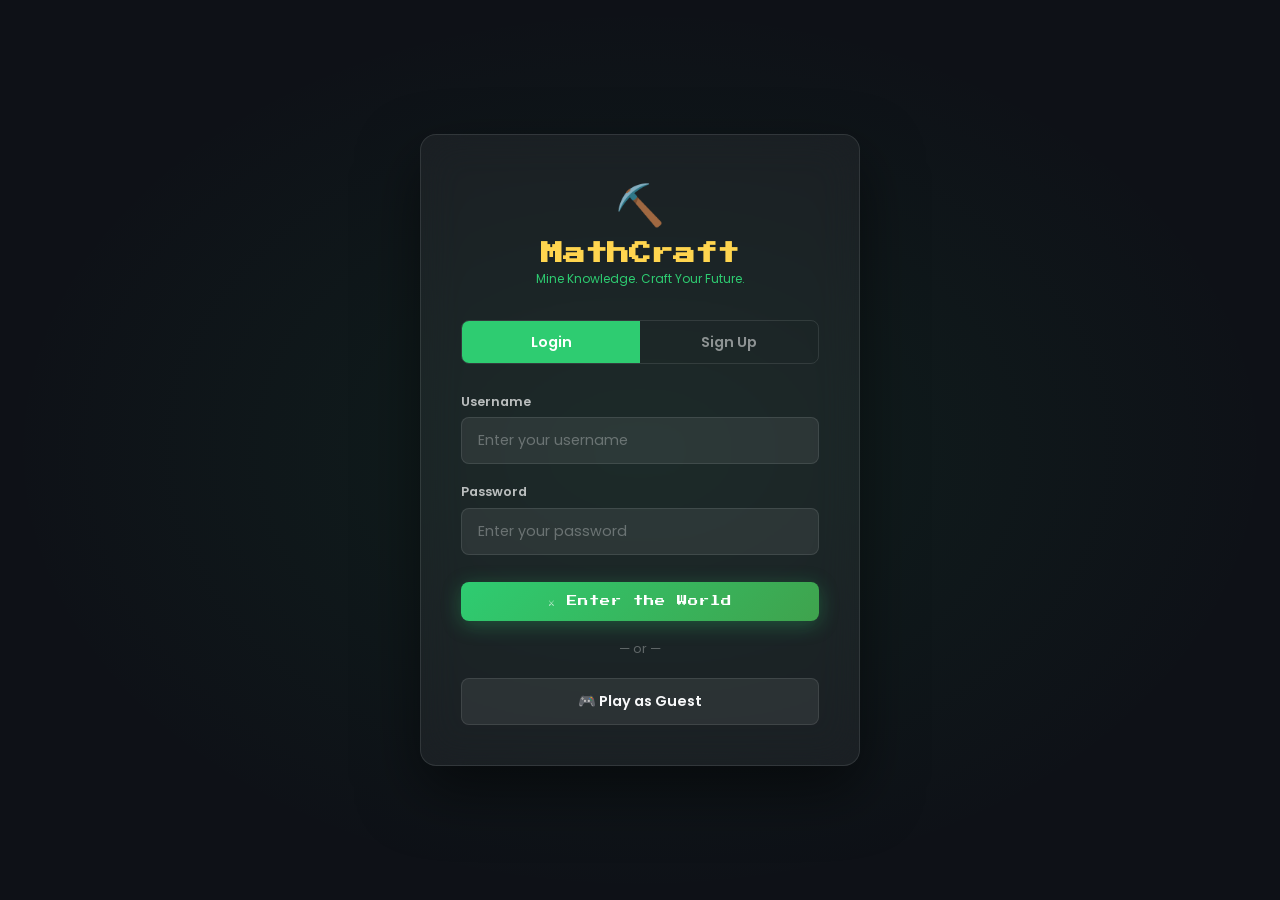
==== pages/auth.html @ 4c5b39cc "ui-minecraft" ====
﻿<!DOCTYPE html>
<html lang="en">
<head>
  <meta charset="UTF-8"/>
  <meta name="viewport" content="width=device-width,initial-scale=1.0"/>
  <title>MathCraft — Login / Sign Up</title>
  <link href="https://fonts.googleapis.com/css2?family=Press+Start+2P&family=Poppins:wght@400;600;700&display=swap" rel="stylesheet"/>
  <link rel="stylesheet" href="../css/style.css"/>
</head>
<body class="auth-page">
  <div class="auth-card">
    <div class="auth-logo">
      <div style="font-size:2.5rem">⛏️</div>
      <h1>MathCraft</h1>
      <p>Mine Knowledge. Craft Your Future.</p>
    </div>

    <div class="tab-switcher">
      <button class="tab-btn active" id="tab-login" onclick="switchTab('login')">Login</button>
      <button class="tab-btn" id="tab-signup" onclick="switchTab('signup')">Sign Up</button>
    </div>

    <!-- Login Form -->
    <form id="login-form" onsubmit="doLogin(event)">
      <div class="form-group">
        <label class="form-label">Username</label>
        <input type="text" id="l-user" class="form-input" placeholder="Enter your username" required/>
      </div>
      <div class="form-group">
        <label class="form-label">Password</label>
        <input type="password" id="l-pass" class="form-input" placeholder="Enter your password" required/>
      </div>
      <button type="submit" class="auth-submit">⚔️ Enter the World</button>
      <div class="auth-error" id="login-error"></div>
    </form>

    <!-- Signup Form -->
    <form id="signup-form" style="display:none" onsubmit="doSignup(event)">
      <div class="form-group">
        <label class="form-label">Choose Username</label>
        <input type="text" id="s-user" class="form-input" placeholder="Your hero name" required minlength="3"/>
      </div>
      <div class="form-group">
        <label class="form-label">Email</label>
        <input type="email" id="s-email" class="form-input" placeholder="your@email.com" required/>
      </div>
      <div class="form-group">
        <label class="form-label">Password</label>
        <input type="password" id="s-pass" class="form-input" placeholder="Create a password" required minlength="6"/>
      </div>
      <button type="submit" class="auth-submit">🌟 Begin My Adventure</button>
      <div class="auth-error" id="signup-error"></div>
    </form>

    <div class="divider">— or —</div>
    <button class="google-btn" onclick="guestLogin()">🎮 Play as Guest</button>
  </div>

  <script src="../js/app.js"></script>
  <script>
    // Check if coming from landing with ?mode=login
    if(new URLSearchParams(location.search).get("mode")==="login") switchTab("login");

    // If already logged in, redirect
    if(MC.isLoggedIn()) window.location.href="dashboard.html";

    function switchTab(tab) {
      document.getElementById("login-form").style.display = tab==="login"?"block":"none";
      document.getElementById("signup-form").style.display= tab==="signup"?"block":"none";
      document.getElementById("tab-login").classList.toggle("active", tab==="login");
      document.getElementById("tab-signup").classList.toggle("active", tab==="signup");
    }

    function doLogin(e) {
      e.preventDefault();
      const username = document.getElementById("l-user").value.trim();
      const pass = document.getElementById("l-pass").value;
      // Check stored accounts
      const accounts = JSON.parse(localStorage.getItem("mc_accounts")||"{}");
      if(accounts[username] && accounts[username].password === btoa(pass)) {
        MC.saveUser(accounts[username].profile);
        window.location.href = "dashboard.html";
      } else {
        showError("login-error", "Invalid username or password.");
      }
    }

    function doSignup(e) {
      e.preventDefault();
      const username = document.getElementById("s-user").value.trim();
      const pass = document.getElementById("s-pass").value;
      const accounts = JSON.parse(localStorage.getItem("mc_accounts")||"{}");
      if(accounts[username]) { showError("signup-error","Username already taken!"); return; }
      const profile = MC.defaultUser(username);
      accounts[username] = { password: btoa(pass), profile };
      localStorage.setItem("mc_accounts", JSON.stringify(accounts));
      MC.saveUser(profile);
      // First achievement
      MC.unlockAchievement("first_login","Welcome Hero","🌟");
      window.location.href = "dashboard.html";
    }

    function guestLogin() {
      const g = MC.defaultUser("GuestHero_" + Math.floor(Math.random()*9000+1000));
      g.isGuest = true;
      MC.saveUser(g);
      window.location.href = "dashboard.html";
    }

    function showError(id, msg) {
      const el = document.getElementById(id);
      el.textContent = msg; el.style.display = "block";
      setTimeout(()=>el.style.display="none", 4000);
    }
  </script>
</body>
</html>
---- css/style.css ----
﻿/* ===== MATHCRAFT GLOBAL STYLES ===== */
@import url('https://fonts.googleapis.com/css2?family=Press+Start+2P&family=Poppins:wght@400;500;600;700&display=swap');

:root {
  --bg: #0E1117;
  --emerald: #2ECC71;
  --grass: #3FA34D;
  --stone: #7F8C8D;
  --diamond: #4FC3F7;
  --gold: #FFD54F;
  --lava: #FF7043;
  --purple: #8E44AD;
  --white: #F8F9FA;
  --card-bg: rgba(255,255,255,0.05);
  --border: rgba(255,255,255,0.1);
  --pixel: 'Press Start 2P', monospace;
  --body: 'Poppins', sans-serif;
}

* { margin: 0; padding: 0; box-sizing: border-box; }

html, body {
  background: var(--bg);
  color: var(--white);
  font-family: var(--body);
  overflow-x: hidden;
  min-height: 100vh;
}

/* ===== LANDING PAGE ===== */
.landing-page { overflow: hidden; }

.bg-scene {
  position: fixed; inset: 0; z-index: 0;
  pointer-events: none;
}

.sky {
  position: absolute; inset: 0;
  background: linear-gradient(180deg, #0a0e1a 0%, #1a2744 40%, #0E1117 100%);
}

/* Clouds */
.clouds { position: absolute; top: 10%; width: 100%; }
.cloud {
  position: absolute;
  background: rgba(255,255,255,0.08);
  border-radius: 50px;
  filter: blur(6px);
  animation: cloudFloat linear infinite;
}
.c1 { width:200px; height:40px; top:0; left:-220px; animation-duration:28s; }
.c2 { width:140px; height:28px; top:60px; left:-160px; animation-duration:40s; animation-delay:-12s; }
.c3 { width:260px; height:50px; top:20px; left:-280px; animation-duration:55s; animation-delay:-30s; }

@keyframes cloudFloat {
  to { transform: translateX(120vw); }
}

/* Particles */
.particles { position: absolute; inset: 0; }
.particle {
  position: absolute;
  border-radius: 50%;
  animation: particleFly linear infinite;
  opacity: 0;
}
@keyframes particleFly {
  0%  { transform: translateY(100vh) scale(0); opacity:0; }
  10% { opacity:0.8; }
  90% { opacity:0.4; }
  100%{ transform: translateY(-10vh) scale(1); opacity:0; }
}

/* Ground blocks */
.ground-row {
  position: absolute;
  bottom: 80px; left: 0; right: 0;
  display: flex;
  justify-content: space-around;
}
.block {
  width: 52px; height: 52px;
  border: 2px solid rgba(255,255,255,0.15);
  border-radius: 4px;
  animation: blockBob ease-in-out infinite;
  animation-duration: calc(2s + var(--i, 0) * 0.3s);
}
.block.grass {
  background: linear-gradient(180deg, var(--grass) 30%, #5a3e2b 30%);
}
@keyframes blockBob {
  0%,100% { transform: translateY(0); }
  50%      { transform: translateY(-6px); }
}

/* Math symbols */
.math-symbols { position: absolute; inset: 0; }
.math-sym {
  position: absolute;
  font-size: 1.5rem;
  color: rgba(255,255,255,0.12);
  animation: symFloat ease-in-out infinite;
  user-select: none;
}
@keyframes symFloat {
  0%,100% { transform: translateY(0) rotate(0deg); opacity:0.12; }
  50%      { transform: translateY(-20px) rotate(10deg); opacity:0.25; }
}

/* ===== HERO ===== */
.hero-content {
  position: relative; z-index:10;
  display: flex; flex-direction: column;
  align-items: center; justify-content: center;
  min-height: 100vh;
  padding: 2rem;
  text-align: center;
  padding-bottom: 120px;
}

.logo-block {
  display: flex; align-items: center; gap: 1rem;
  margin-bottom: 1.5rem;
  animation: logoPop 0.8s cubic-bezier(0.34,1.56,0.64,1) both;
}
@keyframes logoPop {
  from { transform: scale(0.3); opacity:0; }
  to   { transform: scale(1); opacity:1; }
}

.logo-icon { font-size: 3rem; animation: iconSpin 3s ease-in-out infinite; }
@keyframes iconSpin {
  0%,100% { transform: rotate(-10deg); }
  50%     { transform: rotate(10deg); }
}

.logo-text {
  font-family: var(--pixel);
  font-size: clamp(1.5rem, 5vw, 3rem);
  color: var(--gold);
  text-shadow: 0 0 30px rgba(255,213,79,0.6), 3px 3px 0 rgba(0,0,0,0.5);
  letter-spacing: 2px;
}

.tagline {
  font-family: var(--pixel);
  font-size: clamp(0.5rem, 2vw, 0.85rem);
  color: var(--emerald);
  letter-spacing: 3px;
  margin-bottom: 1rem;
  animation: fadeUp 0.8s 0.3s ease both;
}

.hero-sub {
  color: rgba(255,255,255,0.5);
  font-size: 0.9rem;
  margin-bottom: 2.5rem;
  animation: fadeUp 0.8s 0.5s ease both;
}

@keyframes fadeUp {
  from { transform: translateY(20px); opacity:0; }
  to   { transform: translateY(0); opacity:1; }
}

/* Buttons */
.hero-actions {
  display: flex; gap: 1.2rem; flex-wrap: wrap;
  justify-content: center;
  margin-bottom: 2rem;
  animation: fadeUp 0.8s 0.7s ease both;
}

.btn {
  display: inline-flex; align-items: center; gap: 0.5rem;
  padding: 0.85rem 2rem;
  border-radius: 8px;
  font-family: var(--pixel);
  font-size: 0.65rem;
  text-decoration: none;
  cursor: pointer;
  border: none;
  transition: transform 0.15s, box-shadow 0.15s;
  letter-spacing: 1px;
}
.btn:hover { transform: translateY(-3px) scale(1.04); }
.btn:active { transform: translateY(0) scale(0.97); }

.btn-primary {
  background: linear-gradient(135deg, var(--emerald), var(--grass));
  color: #fff;
  box-shadow: 0 4px 20px rgba(46,204,113,0.4);
}
.btn-primary:hover { box-shadow: 0 8px 30px rgba(46,204,113,0.6); }

.btn-secondary {
  background: var(--card-bg);
  color: var(--white);
  border: 2px solid var(--border);
  backdrop-filter: blur(10px);
}
.btn-secondary:hover { border-color: var(--diamond); box-shadow: 0 4px 20px rgba(79,195,247,0.3); }

.btn-gold {
  background: linear-gradient(135deg, var(--gold), #e6a817);
  color: #0E1117;
  box-shadow: 0 4px 20px rgba(255,213,79,0.4);
}
.btn-gold:hover { box-shadow: 0 8px 30px rgba(255,213,79,0.6); }

.btn-lava {
  background: linear-gradient(135deg, var(--lava), #c0392b);
  color: #fff;
  box-shadow: 0 4px 20px rgba(255,112,67,0.4);
}

.btn-outline {
  background: transparent;
  border: 2px solid var(--border);
  color: var(--white);
}
.btn-outline:hover { border-color: var(--emerald); }

/* Feature pills */
.feature-pills {
  display: flex; flex-wrap: wrap; gap: 0.75rem;
  justify-content: center;
  animation: fadeUp 0.8s 0.9s ease both;
}
.pill {
  background: var(--card-bg);
  border: 1px solid var(--border);
  padding: 0.4rem 1rem;
  border-radius: 999px;
  font-size: 0.8rem;
  backdrop-filter: blur(10px);
  color: rgba(255,255,255,0.7);
}

/* Worlds Preview Strip */
.worlds-preview {
  position: fixed; bottom: 0; left: 0; right: 0;
  z-index: 10;
  display: flex;
  overflow-x: auto;
  gap: 0;
  scrollbar-width: none;
}
.worlds-preview::-webkit-scrollbar { display:none; }

.world-card-mini {
  flex: 1; min-width: 120px;
  padding: 0.7rem 0.5rem;
  text-align: center;
  font-size: 0.72rem;
  font-family: var(--body);
  font-weight: 600;
  border-top: 3px solid var(--clr);
  background: rgba(14,17,23,0.9);
  color: var(--clr);
  cursor: pointer;
  transition: background 0.2s;
  backdrop-filter: blur(10px);
}
.world-card-mini:hover { background: rgba(255,255,255,0.08); }
.world-card-mini.active-world {
  background: rgba(255,213,79,0.15);
}

/* ===== SHARED LAYOUT ===== */
.page-wrap {
  min-height: 100vh;
  background: var(--bg);
  padding: 1.5rem;
  max-width: 1200px;
  margin: 0 auto;
}

/* Card */
.card {
  background: var(--card-bg);
  border: 1px solid var(--border);
  border-radius: 12px;
  padding: 1.5rem;
  backdrop-filter: blur(10px);
  transition: transform 0.2s, border-color 0.2s;
}
.card:hover { border-color: rgba(255,255,255,0.2); }

/* Navbar */
.navbar {
  display: flex; align-items: center; justify-content: space-between;
  padding: 1rem 1.5rem;
  background: rgba(14,17,23,0.95);
  border-bottom: 1px solid var(--border);
  position: sticky; top: 0; z-index: 100;
  backdrop-filter: blur(12px);
}
.nav-brand {
  font-family: var(--pixel);
  font-size: 0.9rem;
  color: var(--gold);
  text-decoration: none;
}
.nav-stats {
  display: flex; align-items: center; gap: 1.2rem;
  font-size: 0.85rem;
}
.stat-chip {
  display: flex; align-items: center; gap: 0.4rem;
  background: var(--card-bg);
  border: 1px solid var(--border);
  border-radius: 999px;
  padding: 0.35rem 0.8rem;
  font-weight: 600;
  color: var(--white);
}
.stat-chip .icon { font-size: 1rem; }
.stat-chip.xp   { color: var(--diamond); }
.stat-chip.em   { color: var(--emerald); }
.stat-chip.hp   { color: var(--lava); }

/* ===== AUTH PAGE ===== */
.auth-page {
  min-height: 100vh;
  display: flex; align-items: center; justify-content: center;
  background: var(--bg);
  padding: 2rem;
  position: relative;
  overflow: hidden;
}
.auth-page::before {
  content: '';
  position: absolute; inset: 0;
  background: radial-gradient(ellipse at 50% 50%, rgba(46,204,113,0.08) 0%, transparent 70%);
}

.auth-card {
  position: relative; z-index:1;
  background: rgba(255,255,255,0.05);
  border: 1px solid var(--border);
  border-radius: 16px;
  padding: 2.5rem;
  width: 100%; max-width: 440px;
  backdrop-filter: blur(20px);
  box-shadow: 0 25px 60px rgba(0,0,0,0.5);
  animation: fadeUp 0.5s ease both;
}

.auth-logo { text-align:center; margin-bottom:2rem; }
.auth-logo h1 { font-family:var(--pixel); font-size:1.4rem; color:var(--gold); margin-top:0.5rem; }
.auth-logo p  { color:var(--emerald); font-size:0.75rem; margin-top:0.3rem; }

.tab-switcher {
  display: flex; border-radius: 8px; overflow:hidden;
  border: 1px solid var(--border); margin-bottom:1.8rem;
}
.tab-btn {
  flex:1; padding:0.65rem;
  background: transparent; border:none;
  color: rgba(255,255,255,0.5); cursor:pointer;
  font-family:var(--body); font-size:0.9rem; font-weight:600;
  transition: all 0.2s;
}
.tab-btn.active {
  background: var(--emerald); color:#fff;
}

.form-group { margin-bottom:1.2rem; }
.form-label {
  display:block; font-size:0.8rem; font-weight:600;
  color:rgba(255,255,255,0.7); margin-bottom:0.4rem;
}
.form-input {
  width:100%; padding:0.75rem 1rem;
  background: rgba(255,255,255,0.07);
  border: 1px solid var(--border);
  border-radius: 8px; color:var(--white);
  font-family:var(--body); font-size:0.9rem;
  transition: border-color 0.2s, box-shadow 0.2s;
  outline:none;
}
.form-input:focus {
  border-color: var(--emerald);
  box-shadow: 0 0 0 3px rgba(46,204,113,0.15);
}
.form-input::placeholder { color:rgba(255,255,255,0.3); }

.auth-submit {
  width:100%; padding:0.85rem;
  border:none; border-radius:8px; cursor:pointer;
  font-family:var(--pixel); font-size:0.65rem;
  letter-spacing:1px;
  background: linear-gradient(135deg, var(--emerald), var(--grass));
  color:#fff;
  box-shadow: 0 4px 20px rgba(46,204,113,0.3);
  transition: transform 0.15s, box-shadow 0.15s;
  margin-top:0.5rem;
}
.auth-submit:hover { transform: translateY(-2px); box-shadow: 0 8px 30px rgba(46,204,113,0.5); }

.divider { text-align:center; color:rgba(255,255,255,0.3); font-size:0.8rem; margin:1.2rem 0; }

.google-btn {
  width:100%; padding:0.75rem;
  background:rgba(255,255,255,0.07);
  border: 1px solid var(--border);
  border-radius:8px; cursor:pointer;
  color:var(--white); font-family:var(--body); font-size:0.9rem; font-weight:600;
  display:flex; align-items:center; justify-content:center; gap:0.5rem;
  transition: background 0.2s, border-color 0.2s;
}
.google-btn:hover { background:rgba(255,255,255,0.12); border-color:var(--diamond); }

.auth-error {
  background: rgba(255,112,67,0.15); border: 1px solid var(--lava);
  border-radius:8px; padding:0.6rem 0.8rem;
  color:var(--lava); font-size:0.82rem;
  margin-top:0.8rem; display:none;
}

/* ===== DASHBOARD ===== */
.dashboard-grid {
  display: grid;
  grid-template-columns: 280px 1fr;
  gap: 1.5rem;
  margin-top: 1.5rem;
}
@media(max-width:768px) { .dashboard-grid { grid-template-columns:1fr; } }

.profile-sidebar {}
.avatar-wrap {
  display:flex; flex-direction:column; align-items:center;
  padding: 1.5rem;
  background: var(--card-bg); border:1px solid var(--border);
  border-radius:12px; margin-bottom:1rem;
}
.avatar-circle {
  width:80px; height:80px; border-radius:50%;
  background: linear-gradient(135deg, var(--emerald), var(--diamond));
  display:flex; align-items:center; justify-content:center;
  font-size:2.5rem; margin-bottom:1rem;
  border:3px solid var(--gold);
  box-shadow: 0 0 20px rgba(255,213,79,0.3);
}
.player-name { font-family:var(--pixel); font-size:0.7rem; color:var(--gold); margin-bottom:0.3rem; }
.player-level { color:var(--emerald); font-size:0.82rem; font-weight:600; margin-bottom:1rem; }

.xp-bar-wrap { width:100%; margin-top:0.5rem; }
.xp-bar-label { display:flex; justify-content:space-between; font-size:0.75rem; color:rgba(255,255,255,0.5); margin-bottom:4px; }
.xp-bar-bg { background:rgba(255,255,255,0.1); border-radius:999px; height:8px; overflow:hidden; }
.xp-bar-fill {
  height:100%; border-radius:999px;
  background: linear-gradient(90deg, var(--diamond), var(--emerald));
  transition: width 0.8s ease;
  box-shadow: 0 0 8px rgba(79,195,247,0.5);
}

.stats-row { display:grid; grid-template-columns:1fr 1fr; gap:0.75rem; margin-bottom:1rem; }
.mini-stat {
  background:var(--card-bg); border:1px solid var(--border);
  border-radius:10px; padding:0.8rem;
  text-align:center;
}
.mini-stat .val { font-family:var(--pixel); font-size:0.9rem; color:var(--gold); }
.mini-stat .lbl { font-size:0.7rem; color:rgba(255,255,255,0.5); margin-top:4px; }

.streak-card {
  background: linear-gradient(135deg, rgba(255,112,67,0.2), rgba(255,112,67,0.05));
  border: 1px solid rgba(255,112,67,0.3);
  border-radius:10px; padding:1rem;
  display:flex; align-items:center; gap:0.75rem;
}
.streak-num { font-family:var(--pixel); font-size:1.5rem; color:var(--lava); }
.streak-info .lbl { font-size:0.7rem; color:rgba(255,255,255,0.5); }
.streak-info .val { font-weight:700; color:var(--lava); }

/* Worlds grid */
.worlds-grid {
  display: grid;
  grid-template-columns: repeat(auto-fill, minmax(200px, 1fr));
  gap: 1rem;
}
.world-card {
  background: var(--card-bg);
  border: 1px solid var(--border);
  border-radius:12px; padding:1.5rem;
  cursor:pointer; text-align:center;
  transition: transform 0.2s, border-color 0.2s, box-shadow 0.2s;
  position:relative; overflow:hidden;
}
.world-card::before {
  content:'';
  position:absolute; top:0; left:0; right:0; height:3px;
  background: var(--wclr, var(--emerald));
}
.world-card:hover {
  transform: translateY(-4px);
  border-color: var(--wclr, var(--emerald));
  box-shadow: 0 8px 30px rgba(0,0,0,0.3);
}
.world-card.locked { opacity:0.45; cursor:not-allowed; }
.world-card.locked:hover { transform:none; border-color:var(--border); box-shadow:none; }
.world-icon { font-size:2.5rem; margin-bottom:0.75rem; display:block; }
.world-name { font-family:var(--pixel); font-size:0.55rem; color:var(--white); margin-bottom:0.4rem; line-height:1.6; }
.world-tag  { font-size:0.72rem; color:rgba(255,255,255,0.5); margin-bottom:0.8rem; }
.world-progress { background:rgba(255,255,255,0.1); border-radius:999px; height:5px; overflow:hidden; }
.world-progress-fill { height:100%; border-radius:999px; background: var(--wclr, var(--emerald)); transition: width 1s; }
.lock-badge { position:absolute; top:10px; right:10px; font-size:0.9rem; }

/* Leaderboard preview */
.lb-row {
  display:flex; align-items:center; gap:0.75rem;
  padding:0.6rem 0; border-bottom:1px solid var(--border);
}
.lb-row:last-child { border-bottom:none; }
.lb-rank { font-family:var(--pixel); font-size:0.65rem; width:28px; color:rgba(255,255,255,0.4); }
.lb-rank.top1 { color:var(--gold); }
.lb-rank.top2 { color:var(--stone); }
.lb-rank.top3 { color:var(--lava); }
.lb-avatar { width:32px; height:32px; border-radius:50%; background:linear-gradient(135deg,var(--emerald),var(--diamond)); display:flex;align-items:center;justify-content:center; font-size:1.1rem; }
.lb-name { flex:1; font-weight:600; font-size:0.85rem; }
.lb-xp   { font-family:var(--pixel); font-size:0.6rem; color:var(--diamond); }

/* Daily Mission */
.mission-card {
  background: linear-gradient(135deg,rgba(46,204,113,0.15),rgba(79,195,247,0.05));
  border:1px solid rgba(46,204,113,0.3);
  border-radius:10px; padding:1rem;
  margin-bottom:0.75rem;
}
.mission-title { font-weight:700; font-size:0.9rem; margin-bottom:0.3rem; }
.mission-prog  { font-size:0.78rem; color:rgba(255,255,255,0.5); }

/* ===== QUIZ PAGE ===== */
.quiz-wrap {
  max-width: 720px; margin: 2rem auto; padding: 1rem;
}

.quiz-header {
  display:flex; align-items:center; justify-content:space-between;
  margin-bottom:1.5rem;
}
.quiz-topic { font-family:var(--pixel); font-size:0.6rem; color:var(--gold); }

.quiz-progress-bar {
  background:rgba(255,255,255,0.1); border-radius:999px; height:6px;
  overflow:hidden; flex:1; margin:0 1rem;
}
.quiz-progress-fill {
  height:100%; border-radius:999px;
  background:linear-gradient(90deg,var(--emerald),var(--diamond));
  transition: width 0.4s ease;
}

.hearts { display:flex; gap:4px; }
.heart { font-size:1.2rem; transition:transform 0.2s; }
.heart.lost { opacity:0.2; transform:scale(0.8); }

.timer-ring {
  width:56px; height:56px; border-radius:50%;
  border:3px solid rgba(255,255,255,0.1);
  display:flex; align-items:center; justify-content:center;
  font-family:var(--pixel); font-size:0.75rem;
  position:relative; flex-shrink:0;
}
.timer-ring.danger { border-color:var(--lava); color:var(--lava); animation:timerPulse 0.5s infinite; }
@keyframes timerPulse { 0%,100%{transform:scale(1)} 50%{transform:scale(1.05)} }

.question-card {
  background:var(--card-bg); border:1px solid var(--border);
  border-radius:16px; padding:2rem; margin-bottom:1.5rem;
}
.q-meta { display:flex; gap:0.5rem; margin-bottom:1rem; }
.q-badge {
  padding:0.25rem 0.7rem; border-radius:999px; font-size:0.7rem; font-weight:600;
}
.q-badge.easy   { background:rgba(46,204,113,0.2); color:var(--emerald); }
.q-badge.medium { background:rgba(255,213,79,0.2); color:var(--gold); }
.q-badge.hard   { background:rgba(255,112,67,0.2); color:var(--lava); }
.q-badge.xp     { background:rgba(79,195,247,0.2); color:var(--diamond); }

.question-text {
  font-size:1.05rem; font-weight:600; line-height:1.6; color:var(--white);
}

.options-grid { display:grid; gap:0.8rem; }

.option-btn {
  width:100%; padding:1rem 1.2rem;
  background:rgba(255,255,255,0.05);
  border: 2px solid var(--border);
  border-radius:10px; cursor:pointer;
  color:var(--white); font-family:var(--body); font-size:0.92rem; font-weight:500;
  text-align:left; display:flex; align-items:center; gap:0.75rem;
  transition: all 0.15s;
}
.option-btn:hover:not(:disabled) {
  background:rgba(255,255,255,0.1);
  border-color:var(--diamond);
  transform: translateX(4px);
}
.option-btn.correct { background:rgba(46,204,113,0.2); border-color:var(--emerald); color:var(--emerald); }
.option-btn.wrong   { background:rgba(255,112,67,0.2);  border-color:var(--lava);    color:var(--lava); }
.option-btn:disabled { cursor:not-allowed; }

.option-letter {
  width:28px; height:28px; border-radius:6px; flex-shrink:0;
  background:rgba(255,255,255,0.1);
  display:flex; align-items:center; justify-content:center;
  font-weight:700; font-size:0.8rem;
}

/* Explanation panel */
.explanation-panel {
  background: rgba(46,204,113,0.08);
  border:1px solid rgba(46,204,113,0.3);
  border-radius:12px; padding:1.2rem;
  margin-top:1rem; display:none;
  animation: fadeUp 0.3s ease both;
}
.explanation-panel.wrong-panel {
  background:rgba(255,112,67,0.08);
  border-color:rgba(255,112,67,0.3);
}
.exp-title { font-weight:700; margin-bottom:0.5rem; color:var(--emerald); }
.wrong-panel .exp-title { color:var(--lava); }
.exp-text  { font-size:0.87rem; color:rgba(255,255,255,0.8); line-height:1.6; }
.exp-tip   { margin-top:0.6rem; font-size:0.82rem; color:var(--diamond); }

.quiz-actions { display:flex; justify-content:space-between; align-items:center; margin-top:1.5rem; }
.hint-btn { background:none; border:none; color:var(--gold); cursor:pointer; font-size:0.82rem; text-decoration:underline; }

/* XP Popup */
.xp-popup {
  position:fixed; top:50%; left:50%; transform:translate(-50%,-50%) scale(0);
  background: linear-gradient(135deg, var(--diamond), var(--emerald));
  border-radius:16px; padding:1.5rem 2.5rem; text-align:center;
  z-index:999; pointer-events:none;
  box-shadow: 0 20px 60px rgba(0,0,0,0.5);
  animation-fill-mode:forwards;
}
.xp-popup.show { animation: xpPop 1.2s ease forwards; }
@keyframes xpPop {
  0%  { transform:translate(-50%,-50%) scale(0); opacity:0; }
  20% { transform:translate(-50%,-60%) scale(1.1); opacity:1; }
  80% { transform:translate(-50%,-60%) scale(1); opacity:1; }
  100%{ transform:translate(-50%,-80%) scale(0.8); opacity:0; }
}
.xp-popup-val { font-family:var(--pixel); font-size:2rem; color:#fff; }
.xp-popup-lbl { font-size:0.9rem; color:rgba(255,255,255,0.8); }

/* Results screen */
.results-card {
  text-align:center; padding:3rem 2rem;
  background:var(--card-bg); border:1px solid var(--border);
  border-radius:16px; max-width:600px; margin:2rem auto;
}
.result-icon { font-size:4rem; margin-bottom:1rem; }
.result-title { font-family:var(--pixel); font-size:1.2rem; color:var(--gold); margin-bottom:0.5rem; }
.result-sub   { color:rgba(255,255,255,0.6); margin-bottom:2rem; }
.result-stats { display:flex; justify-content:center; gap:2rem; margin-bottom:2rem; }
.result-stat  .val { font-family:var(--pixel); font-size:1.5rem; }
.result-stat  .lbl { font-size:0.75rem; color:rgba(255,255,255,0.5); }

/* Boss Battle */
.boss-area {
  max-width: 720px; margin:2rem auto; padding:1rem;
}
.boss-header { text-align:center; margin-bottom:2rem; }
.boss-name { font-family:var(--pixel); font-size:1rem; color:var(--lava); text-shadow:0 0 20px rgba(255,112,67,0.5); }
.boss-sprite { font-size:6rem; animation:bossFloat 2s ease-in-out infinite; display:block; margin:1rem 0; }
@keyframes bossFloat { 0%,100%{transform:translateY(0)} 50%{transform:translateY(-12px)} }

.hp-bar-wrap { margin-bottom:0.5rem; }
.hp-label { display:flex; justify-content:space-between; font-size:0.78rem; color:rgba(255,255,255,0.5); margin-bottom:4px; }
.hp-bar-bg { background:rgba(255,255,255,0.1); border-radius:999px; height:16px; overflow:hidden; }
.hp-bar-fill {
  height:100%; border-radius:999px;
  background:linear-gradient(90deg,var(--lava),#ff4500);
  transition:width 0.6s ease;
  box-shadow:0 0 10px rgba(255,112,67,0.5);
}

/* Leaderboard Page */
.lb-table {
  background:var(--card-bg); border:1px solid var(--border);
  border-radius:12px; overflow:hidden;
}
.lb-table-row {
  display:grid; grid-template-columns:50px 50px 1fr 100px 100px 80px;
  align-items:center; padding:0.85rem 1.2rem;
  border-bottom:1px solid var(--border);
  transition: background 0.15s;
}
.lb-table-row:hover { background:rgba(255,255,255,0.04); }
.lb-table-row.header {
  font-size:0.72rem; font-weight:700;
  color:rgba(255,255,255,0.4); text-transform:uppercase; letter-spacing:1px;
  background:rgba(255,255,255,0.03);
}
.lb-table-row.me { background:rgba(46,204,113,0.08); border-color:rgba(46,204,113,0.2); }

/* Profile page */
.profile-grid {
  display:grid; grid-template-columns:300px 1fr;
  gap:1.5rem; margin-top:1.5rem;
}
@media(max-width:768px) { .profile-grid { grid-template-columns:1fr; } }

.badges-grid { display:grid; grid-template-columns:repeat(auto-fill,minmax(80px,1fr)); gap:0.75rem; }
.badge-item {
  background:var(--card-bg); border:1px solid var(--border);
  border-radius:10px; padding:0.8rem; text-align:center;
  transition: transform 0.2s;
}
.badge-item:hover { transform:scale(1.05); }
.badge-icon { font-size:1.8rem; display:block; margin-bottom:0.3rem; }
.badge-name { font-size:0.65rem; color:rgba(255,255,255,0.6); }
.badge-item.locked { opacity:0.3; filter:grayscale(1); }

/* Section headers */
.section-title {
  font-family:var(--pixel); font-size:0.7rem;
  color:var(--gold); margin-bottom:1rem;
  display:flex; align-items:center; gap:0.5rem;
}
.section-title::after {
  content:''; flex:1; height:1px; background:var(--border);
}

/* Toast notification */
.toast {
  position:fixed; bottom:2rem; right:2rem; z-index:999;
  background:rgba(30,35,50,0.95); border:1px solid var(--border);
  border-radius:10px; padding:0.8rem 1.2rem;
  display:flex; align-items:center; gap:0.75rem;
  backdrop-filter:blur(20px);
  transform:translateX(120%); transition:transform 0.3s ease;
  max-width:320px;
  box-shadow:0 10px 30px rgba(0,0,0,0.4);
}
.toast.show { transform:translateX(0); }
.toast-icon { font-size:1.4rem; }
.toast-text { font-size:0.85rem; }

/* Confetti */
.confetti-wrap {
  position:fixed; inset:0; pointer-events:none; z-index:9999;
}
.conf {
  position:absolute; top:-10px;
  width:10px; height:10px; border-radius:2px;
  animation:confettiFall linear forwards;
}
@keyframes confettiFall {
  to { transform:translateY(110vh) rotate(720deg); opacity:0; }
}

/* Smooth scrollbar */
::-webkit-scrollbar { width:6px; }
::-webkit-scrollbar-track { background:transparent; }
::-webkit-scrollbar-thumb { background:rgba(255,255,255,0.15); border-radius:3px; }

/* Responsive */
@media(max-width:600px) {
  .logo-text { font-size:1.4rem; }
  .hero-actions { flex-direction:column; width:100%; }
  .btn { justify-content:center; }
  .quiz-wrap { padding:0.5rem; }
  .question-card { padding:1.2rem; }
  .lb-table-row { grid-template-columns:40px 40px 1fr 80px; }
  .lb-table-row .hide-mobile { display:none; }
}

/* ===========================
   MINECRAFT LANDSCAPE (Landing)
   =========================== */
.mc-landscape {
  position: fixed; inset: 0; z-index: 0; overflow: hidden;
}
.mc-sky {
  position: absolute; inset: 0;
  background: linear-gradient(180deg,
    #8b3a0f 0%, #c05a15 15%, #d4831f 30%,
    #f0a830 50%, #ffc84a 62%, #f0a830 72%,
    #c05a15 85%, #6b2a08 100%);
}
.mc-sun {
  position: absolute; top: 22%; left: 50%;
  width: 72px; height: 72px;
  background: #fffde7;
  transform: translateX(-50%) rotate(45deg);
  box-shadow: 0 0 0 8px #fff9c4, 0 0 60px 30px rgba(255,200,70,0.7),
              0 0 120px 60px rgba(255,130,20,0.4),
              0 0 200px 100px rgba(200,80,10,0.2);
  image-rendering: pixelated;
}
.mc-fog {
  position: absolute; inset: 0;
  background: radial-gradient(ellipse at 50% 60%, rgba(200,120,20,0.12) 0%, transparent 70%);
  pointer-events: none;
}

/* Mountain layers using stepped clip-path */
.mc-mountain {
  position: absolute; bottom: 12%; image-rendering: pixelated;
  filter: drop-shadow(0 10px 20px rgba(0,0,0,0.5));
}
.mc-mt-bg-l {
  width: 50%; height: 55%; left: -5%;
  background: linear-gradient(180deg, #5c5c5c 0%, #787878 60%, #909090 100%);
  clip-path: polygon(
    0 100%, 0 70%, 5% 70%, 5% 55%, 12% 55%, 12% 42%, 20% 42%,
    20% 30%, 28% 30%, 28% 20%, 36% 20%, 36% 12%, 44% 12%,
    44% 5%, 52% 5%, 52% 12%, 60% 12%, 60% 22%, 68% 22%,
    68% 35%, 76% 35%, 76% 50%, 84% 50%, 84% 62%, 92% 62%,
    92% 75%, 100% 75%, 100% 100%);
}
.mc-mt-bg-r {
  width: 55%; height: 50%; right: -5%;
  background: linear-gradient(180deg, #5c5c5c 0%, #787878 60%, #909090 100%);
  clip-path: polygon(
    0 100%, 0 75%, 8% 75%, 8% 62%, 16% 62%, 16% 50%, 24% 50%,
    24% 38%, 32% 38%, 32% 28%, 40% 28%, 40% 18%, 48% 18%,
    48% 8%, 54% 8%, 54% 0%, 60% 0%, 60% 10%, 66% 10%,
    66% 20%, 72% 20%, 72% 32%, 80% 32%, 80% 44%, 88% 44%,
    88% 58%, 94% 58%, 94% 70%, 100% 70%, 100% 100%);
}
.mc-mt-center {
  width: 45%; height: 68%; left: 50%; transform: translateX(-50%);
  background: linear-gradient(180deg, #888 0%, #aaa 50%, #999 100%);
  clip-path: polygon(
    42% 100%, 42% 88%, 38% 88%, 38% 78%, 33% 78%, 33% 68%,
    27% 68%, 27% 58%, 21% 58%, 21% 48%, 15% 48%, 15% 38%,
    9% 38%, 9% 28%, 4% 28%, 4% 18%, 0% 18%, 0% 10%, 4% 10%,
    4% 18%, 8% 18%, 8% 26%, 14% 26%, 14% 36%, 20% 36%,
    20% 45%, 26% 45%, 26% 54%, 32% 54%, 32% 63%, 38% 63%,
    38% 71%, 44% 71%, 44% 78%, 50% 78%, 50% 71%, 56% 71%,
    56% 63%, 62% 63%, 62% 54%, 68% 54%, 68% 45%, 74% 45%,
    74% 36%, 80% 36%, 80% 26%, 86% 26%, 86% 18%, 90% 18%,
    90% 10%, 94% 10%, 94% 0%, 100% 0%, 100% 10%, 96% 10%,
    96% 18%, 91% 18%, 91% 28%, 85% 28%, 85% 38%, 79% 38%,
    79% 48%, 73% 48%, 73% 58%, 67% 58%, 67% 68%, 61% 68%,
    61% 78%, 56% 78%, 56% 88%, 58% 88%, 58% 100%);
}
/* Snow caps */
.mc-mt-center::after, .mc-mt-bg-l::after, .mc-mt-bg-r::after {
  content: '';
  position: absolute; top: 0; left: 0; right: 0; height: 35%;
  background: rgba(240,240,255,0.9);
  clip-path: inherit;
}
.mc-mt-bg-l::after, .mc-mt-bg-r::after { height: 28%; background: rgba(220,230,255,0.6); }

/* Foreground ground */
.mc-ground {
  position: absolute; bottom: 0; left: 0; right: 0; height: 13%;
  background: repeating-conic-gradient(#b8c4d0 0% 25%, #c8d4e0 0% 50%) 0 0/40px 40px;
  border-top: 4px solid rgba(255,255,255,0.15);
  box-shadow: inset 0 8px 20px rgba(0,0,0,0.3);
}
.mc-overlay {
  position: absolute; inset: 0;
  background: linear-gradient(180deg, rgba(0,0,0,0.15) 0%, transparent 40%, rgba(0,0,0,0.4) 100%);
}
/* Distance haze */
.mc-haze {
  position: absolute; bottom: 11%; left: 0; right: 0; height: 18%;
  background: linear-gradient(180deg, transparent, rgba(180,100,20,0.25) 50%, rgba(100,60,10,0.4) 100%);
  filter: blur(2px);
}
/* Floating math symbols for landing */
.landing-sym {
  position: absolute;
  color: rgba(255,220,100,0.3);
  font-family: 'Press Start 2P', monospace;
  font-size: 1rem;
  animation: symBob ease-in-out infinite;
  pointer-events: none; user-select: none;
}
@keyframes symBob {
  0%,100% { transform: translateY(0) rotate(-5deg); opacity:0.2; }
  50%      { transform: translateY(-15px) rotate(5deg); opacity:0.5; }
}

/* ===========================
   TOPIC-SPECIFIC QUIZ BACKGROUNDS
   =========================== */
.topic-bg {
  position: fixed; inset: 0; z-index: 0; pointer-events: none; overflow: hidden;
}
/* Trig — animated sin/cos waves */
.topic-bg.trig-bg .wave-svg {
  position: absolute; bottom: 0; left: 0; right: 0;
  animation: waveDrift 6s linear infinite;
}
@keyframes waveDrift { 0%{transform:translateX(0)} 100%{transform:translateX(-50%)} }
.topic-bg .float-sym {
  position: absolute;
  font-family: 'Press Start 2P', monospace;
  font-size: 0.9rem; color: rgba(255,213,79,0.12);
  animation: symDrift ease-in-out infinite;
  user-select: none;
}
@keyframes symDrift {
  0%,100%{transform:translateY(0) scale(1); opacity:0.12;}
  50%{transform:translateY(-25px) scale(1.05); opacity:0.25;}
}
/* Equation bg — scrolling equations */
.eq-stream {
  position: absolute; width: 100%; height: 100%;
  display: flex; flex-direction: column; gap: 3rem;
  animation: eqScroll 20s linear infinite;
  opacity: 0.07;
}
@keyframes eqScroll { 0%{transform:translateY(0)} 100%{transform:translateY(-50%)} }
.eq-line {
  white-space: nowrap; font-family: 'Press Start 2P', monospace;
  font-size: 0.7rem; color: #FF7043; letter-spacing: 8px;
  animation: eqFade ease-in-out infinite;
}
@keyframes eqFade { 0%,100%{opacity:0.6} 50%{opacity:1} }
/* Sets — pulsing venn circles */
.venn-bg {
  position: absolute; top: 50%; left: 50%;
  transform: translate(-50%, -50%);
  width: 600px; height: 400px;
}
.venn-circle {
  position: absolute; border-radius: 50%;
  border: 2px solid rgba(142,68,173,0.2);
  animation: vennPulse ease-in-out infinite;
}
@keyframes vennPulse { 0%,100%{transform:scale(1)} 50%{transform:scale(1.05)} }
/* Probability — floating dice */
.dice-float {
  position: absolute;
  font-size: 2rem;
  animation: diceSpin ease-in-out infinite;
  opacity: 0.15;
}
@keyframes diceSpin {
  0%,100%{transform:rotate(0deg) translateY(0)} 50%{transform:rotate(180deg) translateY(-20px)}
}
/* Stats — animated bars */
.stat-bars-bg {
  position: absolute; bottom: 10%; left: 5%; right: 5%;
  display: flex; align-items: flex-end; gap: 8px; height: 40%;
  opacity: 0.07;
}
.stat-bar-bg {
  flex: 1; border-radius: 4px 4px 0 0;
  background: var(--diamond);
  animation: barGrow 2s ease-in-out infinite alternate;
}
@keyframes barGrow { from{transform:scaleY(0.3)} to{transform:scaleY(1)} }
/* Triangle bg */
.tri-float {
  position: absolute;
  width: 0; height: 0;
  animation: triDrift ease-in-out infinite;
  opacity: 0.1;
}
@keyframes triDrift {
  0%,100%{transform:rotate(0deg) translateY(0)}
  50%{transform:rotate(60deg) translateY(-20px)}
}

/* ===========================
   DIFFICULTY LEVELS (1-10)
   =========================== */
.level-badge {
  display: inline-flex; align-items: center; gap: 4px;
  padding: 3px 8px; border-radius: 4px;
  font-size: 0.65rem; font-weight: 700;
}
.lvl-1,.lvl-2  { background:rgba(46,204,113,0.2); color:#2ECC71; }
.lvl-3,.lvl-4  { background:rgba(26,188,156,0.2); color:#1ABC9C; }
.lvl-5,.lvl-6  { background:rgba(255,213,79,0.2); color:#FFD54F; }
.lvl-7,.lvl-8  { background:rgba(255,112,67,0.2); color:#FF7043; }
.lvl-9,.lvl-10 { background:rgba(142,68,173,0.2); color:#9B59B6; border:1px solid rgba(142,68,173,0.5); }
.lvl-10 { animation: legendaryGlow 2s ease-in-out infinite; }
@keyframes legendaryGlow {
  0%,100%{box-shadow:0 0 8px rgba(142,68,173,0.3)}
  50%{box-shadow:0 0 20px rgba(142,68,173,0.8)}
}

/* Level progress in quiz header */
.level-ring {
  display: flex; flex-direction: column; align-items: center;
  gap: 2px;
}
.level-ring .lvl-num {
  font-family: var(--pixel); font-size: 0.55rem; color: var(--gold);
}
.lvl-mini-bar {
  width: 60px; height: 4px; background: rgba(255,255,255,0.15);
  border-radius: 2px; overflow: hidden;
}
.lvl-mini-fill {
  height: 100%; border-radius: 2px;
  background: linear-gradient(90deg, var(--gold), var(--lava));
  transition: width 0.5s;
}

/* ===========================
   MINECRAFT WRONG EXPLANATION
   =========================== */
.mc-wrong-panel {
  background: rgba(20,10,5,0.9);
  border: 3px solid #5c3317;
  border-radius: 4px;
  padding: 1.2rem;
  margin-top: 1rem;
  position: relative;
  animation: fadeUp 0.3s ease;
  image-rendering: pixelated;
}
.mc-wrong-panel::before {
  content: '';
  position: absolute; inset: -3px;
  border: 1px solid rgba(255,160,60,0.3);
  border-radius: 4px; pointer-events: none;
}
.mc-steve-head {
  display: inline-block; font-size: 2rem;
  animation: steveShake 0.5s ease;
}
@keyframes steveShake {
  0%,100%{transform:rotate(0)} 25%{transform:rotate(-10deg)} 75%{transform:rotate(10deg)}
}
.mc-speech {
  background: rgba(139,90,43,0.4);
  border: 2px solid #8b5a2b;
  border-radius: 4px; padding: 0.8rem;
  margin: 0.6rem 0;
  font-size: 0.85rem; line-height: 1.7;
}
.mc-speech-title {
  font-family: var(--pixel); font-size: 0.6rem;
  color: #FF7043; margin-bottom: 6px;
}
.mc-tip-box {
  background: rgba(46,204,113,0.1);
  border-left: 3px solid var(--emerald);
  padding: 0.6rem 0.8rem;
  font-size: 0.82rem; color: var(--emerald);
  border-radius: 0 4px 4px 0;
}
.mc-correct-panel {
  background: rgba(5,20,10,0.9);
  border: 3px solid #1a5c17;
  border-radius: 4px; padding: 1rem; margin-top: 1rem;
  animation: fadeUp 0.3s ease;
}
.mc-correct-panel::before {
  content: ''; position: absolute; inset: -3px;
  border: 1px solid rgba(46,204,113,0.4);
  border-radius: 4px; pointer-events: none;
}

/* ===========================
   STREAK BAR (Enhanced)
   =========================== */
.streak-banner {
  display: flex; align-items: center; gap: 1rem;
  background: linear-gradient(135deg, rgba(255,112,67,0.15), rgba(255,213,79,0.08));
  border: 1px solid rgba(255,112,67,0.3);
  border-radius: 10px; padding: 0.75rem 1.2rem;
  margin-bottom: 1rem;
}
.streak-fire { font-size: 2rem; animation: firePulse 1s ease-in-out infinite; }
@keyframes firePulse { 0%,100%{transform:scale(1)} 50%{transform:scale(1.15)} }
.streak-info-block { flex: 1; }
.streak-days { font-family: var(--pixel); font-size: 1.2rem; color: var(--lava); }
.streak-label { font-size: 0.75rem; color: rgba(255,255,255,0.5); }
.streak-progress-wrap { margin-top: 4px; }
.streak-prog-bar {
  background: rgba(255,255,255,0.1); border-radius: 999px; height: 6px; overflow: hidden;
}
.streak-prog-fill {
  height: 100%; border-radius: 999px;
  background: linear-gradient(90deg, var(--lava), var(--gold));
  transition: width 1s ease;
  box-shadow: 0 0 8px rgba(255,112,67,0.5);
}
.next-milestone { font-size: 0.7rem; color: rgba(255,255,255,0.4); margin-top: 2px; }

/* ===========================
   CHATBOT WIDGET
   =========================== */
.chatbot-fab {
  position: fixed; bottom: 2rem; right: 2rem; z-index: 500;
  width: 58px; height: 58px; border-radius: 50%;
  background: linear-gradient(135deg, var(--emerald), var(--diamond));
  border: none; cursor: pointer;
  display: flex; align-items: center; justify-content: center;
  font-size: 1.6rem;
  box-shadow: 0 4px 20px rgba(46,204,113,0.5);
  transition: transform 0.2s, box-shadow 0.2s;
  animation: fabPulse 3s ease-in-out infinite;
}
.chatbot-fab:hover { transform: scale(1.1); box-shadow: 0 8px 30px rgba(46,204,113,0.7); }
@keyframes fabPulse {
  0%,100%{box-shadow:0 4px 20px rgba(46,204,113,0.5)}
  50%{box-shadow:0 4px 30px rgba(46,204,113,0.8),0 0 0 8px rgba(46,204,113,0.1)}
}
.chatbot-panel {
  position: fixed; bottom: 5.5rem; right: 1.5rem; z-index: 501;
  width: 340px; height: 480px;
  background: rgba(14,17,23,0.98);
  border: 1px solid var(--border);
  border-radius: 16px;
  display: flex; flex-direction: column;
  overflow: hidden;
  box-shadow: 0 20px 60px rgba(0,0,0,0.6);
  backdrop-filter: blur(20px);
  transform: scale(0) translateY(20px); transform-origin: bottom right;
  transition: transform 0.3s cubic-bezier(0.34,1.56,0.64,1), opacity 0.3s;
  opacity: 0; pointer-events: none;
}
.chatbot-panel.open {
  transform: scale(1) translateY(0); opacity: 1; pointer-events: all;
}
.chat-header {
  padding: 1rem 1.2rem;
  background: linear-gradient(135deg, rgba(46,204,113,0.2), rgba(79,195,247,0.1));
  border-bottom: 1px solid var(--border);
  display: flex; align-items: center; gap: 0.75rem;
}
.chat-avatar { font-size: 1.8rem; }
.chat-name { font-family: var(--pixel); font-size: 0.6rem; color: var(--emerald); }
.chat-status { font-size: 0.7rem; color: rgba(255,255,255,0.5); }
.chat-messages {
  flex: 1; overflow-y: auto; padding: 1rem; display: flex; flex-direction: column; gap: 0.75rem;
}
.chat-msg {
  max-width: 85%;
  padding: 0.6rem 0.9rem;
  border-radius: 12px;
  font-size: 0.82rem; line-height: 1.5;
  animation: fadeUp 0.2s ease;
}
.chat-msg.bot {
  background: rgba(46,204,113,0.12);
  border: 1px solid rgba(46,204,113,0.2);
  align-self: flex-start; border-bottom-left-radius: 4px;
}
.chat-msg.user {
  background: rgba(79,195,247,0.12);
  border: 1px solid rgba(79,195,247,0.2);
  align-self: flex-end; border-bottom-right-radius: 4px;
}
.chat-input-row {
  padding: 0.75rem;
  border-top: 1px solid var(--border);
  display: flex; gap: 0.5rem;
}
.chat-input {
  flex: 1; background: rgba(255,255,255,0.07);
  border: 1px solid var(--border); border-radius: 8px;
  padding: 0.55rem 0.8rem; color: var(--white);
  font-family: var(--body); font-size: 0.85rem; outline: none;
}
.chat-input:focus { border-color: var(--emerald); }
.chat-send {
  background: var(--emerald); border: none; border-radius: 8px;
  padding: 0.55rem 0.9rem; cursor: pointer; font-size: 1rem;
  color: #fff; transition: background 0.2s;
}
.chat-send:hover { background: var(--grass); }
.chat-typing {
  display: flex; gap: 4px; align-items: center; padding: 4px 8px;
}
.chat-dot {
  width: 6px; height: 6px; border-radius: 50%;
  background: var(--emerald); opacity: 0.5;
  animation: dotBounce 1s ease-in-out infinite;
}
.chat-dot:nth-child(2) { animation-delay: 0.2s; }
.chat-dot:nth-child(3) { animation-delay: 0.4s; }
@keyframes dotBounce { 0%,80%,100%{transform:translateY(0);opacity:0.4} 40%{transform:translateY(-8px);opacity:1} }
.chat-suggestions {
  padding: 0.5rem; display: flex; flex-wrap: wrap; gap: 0.4rem;
  border-top: 1px solid var(--border);
}
.chat-chip {
  background: rgba(255,255,255,0.07); border: 1px solid var(--border);
  border-radius: 999px; padding: 0.3rem 0.7rem;
  font-size: 0.72rem; cursor: pointer; color: var(--diamond);
  transition: background 0.15s;
}
.chat-chip:hover { background: rgba(79,195,247,0.15); }

/* ===========================
   BUDDY STUDY
   =========================== */
.buddy-card {
  background: linear-gradient(135deg,rgba(142,68,173,0.15),rgba(79,195,247,0.05));
  border: 1px solid rgba(142,68,173,0.3);
  border-radius: 12px; padding: 1.2rem;
}
.buddy-header { display: flex; align-items: center; gap: 0.75rem; margin-bottom: 1rem; }
.buddy-icon { font-size: 2rem; }
.buddy-title { font-family: var(--pixel); font-size: 0.6rem; color: var(--purple); }
.buddy-sub { font-size: 0.78rem; color: rgba(255,255,255,0.5); }
.buddy-code-display {
  background: rgba(0,0,0,0.4); border: 2px dashed rgba(142,68,173,0.4);
  border-radius: 8px; padding: 0.75rem; text-align: center;
  font-family: var(--pixel); font-size: 1.2rem; color: var(--purple);
  letter-spacing: 4px; cursor: pointer; transition: border-color 0.2s;
}
.buddy-code-display:hover { border-color: var(--purple); }
.buddy-actions { display: flex; gap: 0.75rem; margin-top: 0.75rem; }

/* ===========================
   QUIZ - QUIZ-IN-PROGRESS HEADER UPGRADE
   =========================== */
.quiz-topbar {
  display: flex; align-items: center; gap: 0.75rem;
  background: rgba(255,255,255,0.04); border-radius: 10px;
  padding: 0.6rem 1rem; margin-bottom: 1rem;
  border: 1px solid var(--border);
}
.quiz-streak-mini {
  display: flex; align-items: center; gap: 4px;
  font-size: 0.78rem; color: var(--lava); font-weight: 700;
}
.quiz-streak-fire { animation: firePulse 1s ease-in-out infinite; }
.quiz-xp-gained {
  font-family: var(--pixel); font-size: 0.55rem;
  color: var(--diamond); margin-left: auto;
}
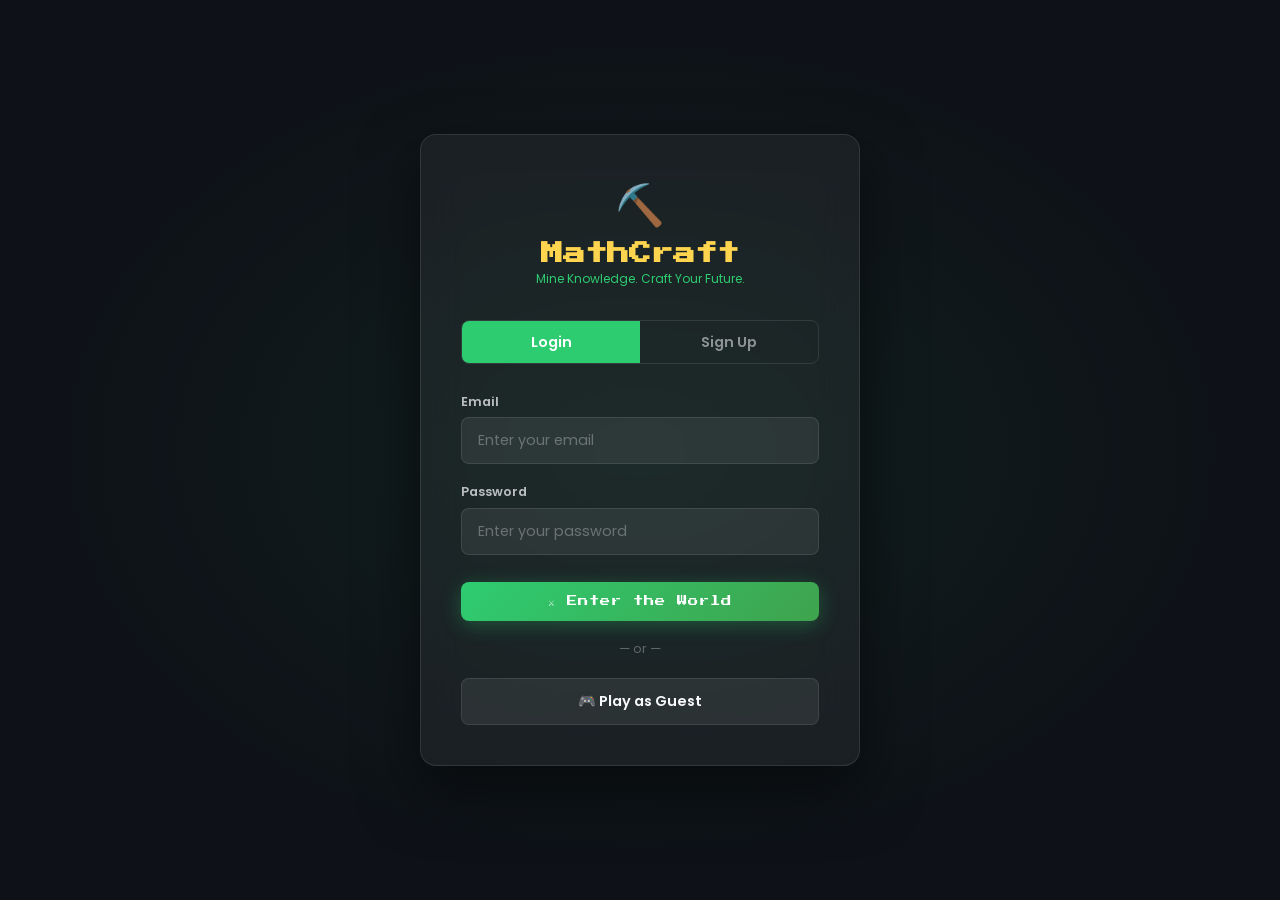
==== commit 1e8cdb1a: "changes" ====
--- a/pages/auth.html
+++ b/pages/auth.html
@@ -1,4 +1,4 @@
-﻿<!DOCTYPE html>
+<!DOCTYPE html>
 <html lang="en">
 <head>
   <meta charset="UTF-8"/>
@@ -23,14 +23,14 @@
     <!-- Login Form -->
     <form id="login-form" onsubmit="doLogin(event)">
       <div class="form-group">
-        <label class="form-label">Username</label>
-        <input type="text" id="l-user" class="form-input" placeholder="Enter your username" required/>
+        <label class="form-label">Email</label>
+        <input type="email" id="l-email" class="form-input" placeholder="Enter your email" required/>
       </div>
       <div class="form-group">
         <label class="form-label">Password</label>
         <input type="password" id="l-pass" class="form-input" placeholder="Enter your password" required/>
       </div>
-      <button type="submit" class="auth-submit">⚔️ Enter the World</button>
+      <button type="submit" class="auth-submit" id="login-btn">⚔️ Enter the World</button>
       <div class="auth-error" id="login-error"></div>
     </form>
 
@@ -46,9 +46,9 @@
       </div>
       <div class="form-group">
         <label class="form-label">Password</label>
-        <input type="password" id="s-pass" class="form-input" placeholder="Create a password" required minlength="6"/>
-      </div>
-      <button type="submit" class="auth-submit">🌟 Begin My Adventure</button>
+        <input type="password" id="s-pass" class="form-input" placeholder="Create a password (min 6 chars)" required minlength="6"/>
+      </div>
+      <button type="submit" class="auth-submit" id="signup-btn">🌟 Begin My Adventure</button>
       <div class="auth-error" id="signup-error"></div>
     </form>
 
@@ -56,13 +56,17 @@
     <button class="google-btn" onclick="guestLogin()">🎮 Play as Guest</button>
   </div>
 
+  <script src="../js/config.js"></script>
+  <script src="../js/supabase.js"></script>
   <script src="../js/app.js"></script>
   <script>
+    // If already logged in, redirect
+    if(MC.isLoggedIn()) window.location.href="dashboard.html";
+
     // Check if coming from landing with ?mode=login
     if(new URLSearchParams(location.search).get("mode")==="login") switchTab("login");
 
-    // If already logged in, redirect
-    if(MC.isLoggedIn()) window.location.href="dashboard.html";
+    const useSupabase = () => window.SupaDB != null;
 
     function switchTab(tab) {
       document.getElementById("login-form").style.display = tab==="login"?"block":"none";
@@ -71,33 +75,120 @@
       document.getElementById("tab-signup").classList.toggle("active", tab==="signup");
     }
 
-    function doLogin(e) {
+    function setLoading(btnId, loading) {
+      const btn = document.getElementById(btnId);
+      if (loading) {
+        btn.disabled = true;
+        btn._origText = btn.textContent;
+        btn.textContent = "⏳ Loading...";
+        btn.style.opacity = "0.6";
+      } else {
+        btn.disabled = false;
+        btn.textContent = btn._origText || btn.textContent;
+        btn.style.opacity = "1";
+      }
+    }
+
+    async function doLogin(e) {
       e.preventDefault();
-      const username = document.getElementById("l-user").value.trim();
+      const email = document.getElementById("l-email").value.trim();
       const pass = document.getElementById("l-pass").value;
-      // Check stored accounts
-      const accounts = JSON.parse(localStorage.getItem("mc_accounts")||"{}");
-      if(accounts[username] && accounts[username].password === btoa(pass)) {
-        MC.saveUser(accounts[username].profile);
-        window.location.href = "dashboard.html";
+
+      if (useSupabase()) {
+        // ── Supabase Login ──
+        setLoading("login-btn", true);
+        try {
+          const { session, user } = await window.SupaDB.signIn(email, pass);
+          // Load full profile from Supabase
+          const profile = await window.SupaDB.getProfile(user.id);
+          const progress = await window.SupaDB.getProgress(user.id);
+          const quizHistory = await window.SupaDB.getQuizHistory(user.id);
+          const badges = await window.SupaDB.getBadges(user.id);
+
+          const u = {
+            username: profile.username || "Hero",
+            avatar: profile.avatar || "🧙",
+            level: profile.level || 1,
+            xp: profile.xp || 0,
+            xpToNext: profile.xp_to_next || 500,
+            emeralds: profile.emeralds || 0,
+            streak: profile.streak || 1,
+            lastLogin: new Date().toDateString(),
+            progress: {
+              trigonometry: 0, probability: 0, statistics: 0,
+              equations: 0, sets: 0, triangles: 0,
+              ...progress
+            },
+            completedTopics: Object.entries(progress).filter(([,v]) => v >= 100).map(([k]) => k),
+            bossDefeated: [],
+            achievements: badges.map(b => b.badge_id),
+            quizHistory,
+            badges: badges.map(b => ({ id: b.badge_id, name: b.name, icon: b.icon, earnedAt: b.earned_at })),
+            supaId: user.id,
+            isGuest: false
+          };
+          MC.saveUser(u);
+          window.location.href = "dashboard.html";
+        } catch (err) {
+          showError("login-error", err.message || "Login failed. Check your credentials.");
+          setLoading("login-btn", false);
+        }
       } else {
-        showError("login-error", "Invalid username or password.");
+        // ── localStorage fallback ──
+        const accounts = JSON.parse(localStorage.getItem("mc_accounts")||"{}");
+        // Try matching by email (stored as key)
+        const key = Object.keys(accounts).find(k => accounts[k].email === email);
+        if(key && accounts[key].password === btoa(pass)) {
+          MC.saveUser(accounts[key].profile);
+          window.location.href = "dashboard.html";
+        } else {
+          showError("login-error", "Invalid email or password.");
+        }
       }
     }
 
-    function doSignup(e) {
+    async function doSignup(e) {
       e.preventDefault();
       const username = document.getElementById("s-user").value.trim();
+      const email = document.getElementById("s-email").value.trim();
       const pass = document.getElementById("s-pass").value;
-      const accounts = JSON.parse(localStorage.getItem("mc_accounts")||"{}");
-      if(accounts[username]) { showError("signup-error","Username already taken!"); return; }
-      const profile = MC.defaultUser(username);
-      accounts[username] = { password: btoa(pass), profile };
-      localStorage.setItem("mc_accounts", JSON.stringify(accounts));
-      MC.saveUser(profile);
-      // First achievement
-      MC.unlockAchievement("first_login","Welcome Hero","🌟");
-      window.location.href = "dashboard.html";
+
+      if (useSupabase()) {
+        // ── Supabase Signup ──
+        setLoading("signup-btn", true);
+        try {
+          const { user, session } = await window.SupaDB.signUp(email, pass, username);
+          if (!session) {
+            // Some Supabase configs require email confirmation
+            showError("signup-error", "✅ Check your email to confirm your account, then log in!");
+            setLoading("signup-btn", false);
+            switchTab("login");
+            return;
+          }
+          // Auto-logged in — build profile
+          const profile = MC.defaultUser(username);
+          profile.supaId = user.id;
+          MC.saveUser(profile);
+          MC.unlockAchievement("first_login","Welcome Hero","🌟");
+          window.location.href = "dashboard.html";
+        } catch (err) {
+          let msg = err.message || "Signup failed.";
+          if (msg.includes("already registered")) msg = "This email is already registered. Try logging in!";
+          if (msg.includes("weak")) msg = "Password too weak — use at least 6 characters.";
+          showError("signup-error", msg);
+          setLoading("signup-btn", false);
+        }
+      } else {
+        // ── localStorage fallback ──
+        const accounts = JSON.parse(localStorage.getItem("mc_accounts")||"{}");
+        if(accounts[username]) { showError("signup-error","Username already taken!"); return; }
+        const profile = MC.defaultUser(username);
+        accounts[username] = { password: btoa(pass), email, profile };
+        localStorage.setItem("mc_accounts", JSON.stringify(accounts));
+        MC.saveUser(profile);
+        MC.unlockAchievement("first_login","Welcome Hero","🌟");
+        window.location.href = "dashboard.html";
+      }
     }
 
     function guestLogin() {
@@ -110,7 +201,7 @@
     function showError(id, msg) {
       const el = document.getElementById(id);
       el.textContent = msg; el.style.display = "block";
-      setTimeout(()=>el.style.display="none", 4000);
+      setTimeout(()=>el.style.display="none", 5000);
     }
   </script>
 </body>
--- a/css/style.css
+++ b/css/style.css
@@ -1,4 +1,4 @@
-﻿/* ===== MATHCRAFT GLOBAL STYLES ===== */
+/* ===== MATHCRAFT GLOBAL STYLES ===== */
 @import url('https://fonts.googleapis.com/css2?family=Press+Start+2P&family=Poppins:wght@400;500;600;700&display=swap');
 
 :root {
@@ -421,98 +421,372 @@
 }
 
 /* ===== DASHBOARD ===== */
+body.dashboard-page,
+body:has(.dashboard-bg) {
+  background: #090c14;
+  overflow-x: hidden;
+}
+body.dashboard-page .page-wrap,
+body:has(.dashboard-bg) .page-wrap {
+  background: transparent !important;
+  max-width: 1260px;
+  margin: 0 auto;
+  padding: 1.5rem 1.5rem 3rem;
+  min-height: calc(100vh - 70px);
+}
+body.dashboard-page .navbar,
+body:has(.dashboard-bg) .navbar {
+  background: rgba(10, 14, 23, 0.78);
+  backdrop-filter: blur(16px);
+  -webkit-backdrop-filter: blur(16px);
+  border-bottom: 1px solid rgba(255,255,255,0.1);
+}
+
 .dashboard-grid {
   display: grid;
-  grid-template-columns: 280px 1fr;
-  gap: 1.5rem;
-  margin-top: 1.5rem;
-}
-@media(max-width:768px) { .dashboard-grid { grid-template-columns:1fr; } }
-
-.profile-sidebar {}
+  grid-template-columns: 310px 1fr;
+  gap: 1.75rem;
+  margin-top: 1rem;
+  align-items: start;
+}
+@media(max-width:920px) { .dashboard-grid { grid-template-columns:1fr; } }
+
+.profile-sidebar {
+  display: flex;
+  flex-direction: column;
+}
 .avatar-wrap {
   display:flex; flex-direction:column; align-items:center;
-  padding: 1.5rem;
-  background: var(--card-bg); border:1px solid var(--border);
-  border-radius:12px; margin-bottom:1rem;
+  padding: 1.75rem 1.5rem;
+  background: rgba(15, 22, 36, 0.68);
+  border: 1px solid rgba(255, 255, 255, 0.12);
+  backdrop-filter: blur(16px);
+  -webkit-backdrop-filter: blur(16px);
+  border-radius:16px; margin-bottom:1rem;
+  box-shadow: 0 10px 30px rgba(0,0,0,0.35);
+  position: relative;
+  overflow: hidden;
+}
+.avatar-wrap::before {
+  content: '';
+  position: absolute;
+  top: 0; left: 0; right: 0; height: 3px;
+  background: linear-gradient(90deg, var(--gold), var(--emerald));
 }
 .avatar-circle {
-  width:80px; height:80px; border-radius:50%;
+  width:84px; height:84px; border-radius:50%;
   background: linear-gradient(135deg, var(--emerald), var(--diamond));
   display:flex; align-items:center; justify-content:center;
-  font-size:2.5rem; margin-bottom:1rem;
+  font-size:2.6rem; margin-bottom:0.9rem;
   border:3px solid var(--gold);
-  box-shadow: 0 0 20px rgba(255,213,79,0.3);
-}
-.player-name { font-family:var(--pixel); font-size:0.7rem; color:var(--gold); margin-bottom:0.3rem; }
-.player-level { color:var(--emerald); font-size:0.82rem; font-weight:600; margin-bottom:1rem; }
+  box-shadow: 0 0 24px rgba(255,213,79,0.35);
+  transition: transform 0.3s ease;
+}
+.avatar-circle:hover { transform: scale(1.08) rotate(5deg); }
+.player-name { font-family:var(--pixel); font-size:0.75rem; color:var(--gold); margin-bottom:0.35rem; letter-spacing: 1px; }
+.player-level { color:var(--emerald); font-size:0.85rem; font-weight:600; margin-bottom:1rem; }
 
 .xp-bar-wrap { width:100%; margin-top:0.5rem; }
-.xp-bar-label { display:flex; justify-content:space-between; font-size:0.75rem; color:rgba(255,255,255,0.5); margin-bottom:4px; }
-.xp-bar-bg { background:rgba(255,255,255,0.1); border-radius:999px; height:8px; overflow:hidden; }
+.xp-bar-label { display:flex; justify-content:space-between; font-size:0.75rem; color:rgba(255,255,255,0.6); margin-bottom:6px; font-weight: 500; }
+.xp-bar-bg { background:rgba(255,255,255,0.1); border-radius:999px; height:10px; overflow:hidden; padding: 1px; }
 .xp-bar-fill {
   height:100%; border-radius:999px;
   background: linear-gradient(90deg, var(--diamond), var(--emerald));
   transition: width 0.8s ease;
-  box-shadow: 0 0 8px rgba(79,195,247,0.5);
+  box-shadow: 0 0 10px rgba(79,195,247,0.6);
 }
 
 .stats-row { display:grid; grid-template-columns:1fr 1fr; gap:0.75rem; margin-bottom:1rem; }
 .mini-stat {
-  background:var(--card-bg); border:1px solid var(--border);
-  border-radius:10px; padding:0.8rem;
+  background: rgba(15, 22, 36, 0.65);
+  border: 1px solid rgba(255, 255, 255, 0.1);
+  backdrop-filter: blur(14px);
+  -webkit-backdrop-filter: blur(14px);
+  border-radius:12px; padding:0.9rem 0.6rem;
   text-align:center;
-}
-.mini-stat .val { font-family:var(--pixel); font-size:0.9rem; color:var(--gold); }
-.mini-stat .lbl { font-size:0.7rem; color:rgba(255,255,255,0.5); margin-top:4px; }
+  transition: transform 0.2s, border-color 0.2s;
+}
+.mini-stat:hover { transform: translateY(-2px); border-color: rgba(255,255,255,0.25); }
+.mini-stat .val { font-family:var(--pixel); font-size:0.95rem; color:var(--gold); }
+.mini-stat .lbl { font-size:0.72rem; color:rgba(255,255,255,0.6); margin-top:5px; }
 
 .streak-card {
-  background: linear-gradient(135deg, rgba(255,112,67,0.2), rgba(255,112,67,0.05));
-  border: 1px solid rgba(255,112,67,0.3);
-  border-radius:10px; padding:1rem;
-  display:flex; align-items:center; gap:0.75rem;
-}
-.streak-num { font-family:var(--pixel); font-size:1.5rem; color:var(--lava); }
-.streak-info .lbl { font-size:0.7rem; color:rgba(255,255,255,0.5); }
-.streak-info .val { font-weight:700; color:var(--lava); }
-
-/* Worlds grid */
+  background: linear-gradient(135deg, rgba(255,112,67,0.22), rgba(255,112,67,0.08));
+  border: 1px solid rgba(255,112,67,0.4);
+  backdrop-filter: blur(14px);
+  -webkit-backdrop-filter: blur(14px);
+  border-radius:12px; padding:1rem 1.1rem;
+  display:flex; align-items:center; gap:0.85rem;
+  box-shadow: 0 6px 20px rgba(255,112,67,0.15);
+}
+.streak-num { font-family:var(--pixel); font-size:1.6rem; color:var(--lava); text-shadow: 0 0 12px rgba(255,112,67,0.5); }
+.streak-info .lbl { font-size:0.72rem; color:rgba(255,255,255,0.6); }
+.streak-info .val { font-weight:700; color:var(--lava); font-size: 0.9rem; }
+
+/* ===== DASHBOARD BACKGROUND ===== */
+.dashboard-bg {
+  position: fixed; inset: 0; z-index: 0;
+  background: url('../image.png') center center / cover no-repeat;
+  pointer-events: none;
+}
+.dashboard-bg::after {
+  content: '';
+  position: absolute; inset: 0;
+  background: radial-gradient(circle at 50% 20%, rgba(18, 25, 42, 0.42) 0%, rgba(9, 13, 22, 0.74) 55%, rgba(6, 8, 14, 0.88) 100%);
+  backdrop-filter: blur(2px);
+  -webkit-backdrop-filter: blur(2px);
+}
+
+/* Dashboard Hero Banner */
+.dash-hero-banner {
+  background: rgba(15, 22, 36, 0.68);
+  border: 1px solid rgba(255, 255, 255, 0.12);
+  backdrop-filter: blur(16px);
+  -webkit-backdrop-filter: blur(16px);
+  border-radius: 16px;
+  padding: 1.25rem 1.5rem;
+  margin-bottom: 1.5rem;
+  display: flex;
+  align-items: center;
+  justify-content: space-between;
+  gap: 1rem;
+  flex-wrap: wrap;
+  box-shadow: 0 8px 32px rgba(0, 0, 0, 0.35);
+  position: relative;
+  overflow: hidden;
+}
+.dash-hero-banner::before {
+  content: '';
+  position: absolute;
+  top: 0; left: 0; bottom: 0; width: 4px;
+  background: linear-gradient(180deg, var(--emerald), var(--diamond));
+}
+.dash-hero-greeting {
+  font-family: var(--pixel);
+  font-size: 0.85rem;
+  color: var(--white);
+  letter-spacing: 0.5px;
+  margin-bottom: 0.35rem;
+}
+.dash-hero-greeting .highlight-gold {
+  color: var(--gold);
+  text-shadow: 0 0 10px rgba(255,213,79,0.4);
+}
+.dash-hero-sub {
+  font-size: 0.82rem;
+  color: rgba(255, 255, 255, 0.65);
+}
+.dash-hero-badge {
+  display: flex;
+  align-items: center;
+  gap: 0.75rem;
+  background: rgba(255, 255, 255, 0.06);
+  border: 1px solid rgba(255, 255, 255, 0.1);
+  padding: 0.6rem 1rem;
+  border-radius: 12px;
+}
+.hero-badge-icon { font-size: 1.5rem; }
+.hero-badge-title { font-size: 0.78rem; font-weight: 700; color: var(--emerald); }
+.hero-badge-sub { font-size: 0.72rem; color: rgba(255, 255, 255, 0.5); }
+
+/* ===== TOPIC CAROUSEL ===== */
+.carousel-section {
+  position: relative;
+  background: rgba(15, 22, 36, 0.68);
+  border: 1px solid rgba(255, 255, 255, 0.12);
+  backdrop-filter: blur(16px);
+  -webkit-backdrop-filter: blur(16px);
+  border-radius: 18px;
+  padding: 1.5rem;
+  box-shadow: 0 10px 32px rgba(0,0,0,0.35);
+  margin-bottom: 1.5rem;
+}
+.section-header-row {
+  display: flex;
+  align-items: center;
+  justify-content: space-between;
+  margin-bottom: 1.25rem;
+  gap: 1rem;
+  flex-wrap: wrap;
+}
+.section-title {
+  font-family: var(--pixel);
+  font-size: 0.82rem;
+  color: var(--white);
+  letter-spacing: 0.5px;
+}
+.section-subtitle {
+  font-size: 0.8rem;
+  color: rgba(255, 255, 255, 0.55);
+  margin-top: 0.3rem;
+}
+.carousel-nav-controls {
+  display: flex;
+  align-items: center;
+  gap: 0.75rem;
+}
+.carousel-page-indicator {
+  font-family: var(--pixel);
+  font-size: 0.62rem;
+  color: rgba(255, 255, 255, 0.6);
+  background: rgba(255, 255, 255, 0.07);
+  padding: 0.35rem 0.75rem;
+  border-radius: 999px;
+  border: 1px solid rgba(255, 255, 255, 0.08);
+}
+.carousel-btn-group {
+  display: flex;
+  gap: 0.4rem;
+}
+.carousel-container {
+  position: relative;
+  overflow: hidden;
+  border-radius: 14px;
+  padding: 0.25rem 0;
+  width: 100%;
+}
+.carousel-track {
+  display: flex;
+  gap: 1rem;
+  transition: transform 0.5s cubic-bezier(0.2, 0.8, 0.2, 1);
+  will-change: transform;
+  width: 100%;
+}
+.carousel-track .world-card {
+  /* Exactly 3 cards fit with 2 gaps of 1rem on desktop */
+  flex: 0 0 calc((100% - 2rem) / 3);
+  max-width: calc((100% - 2rem) / 3);
+  min-width: 0;
+  box-sizing: border-box;
+}
+@media(max-width:1024px) {
+  .carousel-track .world-card {
+    /* Exactly 2 cards fit with 1 gap of 1rem on tablet */
+    flex: 0 0 calc((100% - 1rem) / 2);
+    max-width: calc((100% - 1rem) / 2);
+  }
+}
+@media(max-width:620px) {
+  .carousel-track .world-card {
+    /* Exactly 1 card fits on mobile */
+    flex: 0 0 100%;
+    max-width: 100%;
+  }
+}
+
+/* Carousel arrows */
+.carousel-arrow {
+  width: 36px; height: 36px; border-radius: 10px;
+  background: rgba(255,255,255,0.08);
+  border: 1px solid rgba(255,255,255,0.15);
+  color: #fff;
+  display: flex; align-items: center; justify-content: center;
+  cursor: pointer;
+  transition: all 0.2s ease;
+}
+.carousel-arrow:hover:not(:disabled) {
+  background: rgba(46,204,113,0.25);
+  border-color: var(--emerald);
+  color: var(--emerald);
+  box-shadow: 0 0 14px rgba(46,204,113,0.4);
+  transform: scale(1.05);
+}
+.carousel-arrow:active:not(:disabled) { transform: scale(0.95); }
+.carousel-arrow:disabled {
+  opacity: 0.3; cursor: not-allowed;
+  background: rgba(255,255,255,0.03);
+}
+
+/* Carousel dots */
+.carousel-dots {
+  display: flex; justify-content: center; align-items: center; gap: 8px;
+  margin-top: 1.25rem;
+}
+.carousel-dot {
+  width: 10px; height: 10px; border-radius: 999px;
+  background: rgba(255,255,255,0.18);
+  border: 1px solid rgba(255,255,255,0.12);
+  cursor: pointer;
+  transition: all 0.3s cubic-bezier(0.2, 0.8, 0.2, 1);
+  padding: 0;
+}
+.carousel-dot:hover {
+  background: rgba(255,255,255,0.4);
+  transform: scale(1.2);
+}
+.carousel-dot.active {
+  width: 28px;
+  background: var(--emerald);
+  border-color: var(--emerald);
+  box-shadow: 0 0 10px rgba(46,204,113,0.6);
+}
+
+/* Worlds grid — fallback & World Card */
 .worlds-grid {
   display: grid;
   grid-template-columns: repeat(auto-fill, minmax(200px, 1fr));
   gap: 1rem;
 }
 .world-card {
-  background: var(--card-bg);
-  border: 1px solid var(--border);
-  border-radius:12px; padding:1.5rem;
-  cursor:pointer; text-align:center;
-  transition: transform 0.2s, border-color 0.2s, box-shadow 0.2s;
-  position:relative; overflow:hidden;
+  background: rgba(20, 29, 48, 0.72);
+  border: 1px solid rgba(255,255,255,0.12);
+  border-radius: 14px;
+  padding: 1.4rem 1.1rem;
+  cursor: pointer;
+  text-align: center;
+  position: relative;
+  overflow: hidden;
+  display: flex;
+  flex-direction: column;
+  align-items: center;
+  justify-content: space-between;
+  transition: transform 0.25s cubic-bezier(0.2,0.8,0.2,1), border-color 0.25s, box-shadow 0.25s;
+  box-shadow: 0 8px 24px rgba(0,0,0,0.3);
 }
 .world-card::before {
   content:'';
-  position:absolute; top:0; left:0; right:0; height:3px;
+  position:absolute; top:0; left:0; right:0; height:3.5px;
   background: var(--wclr, var(--emerald));
+  box-shadow: 0 0 10px var(--wclr, var(--emerald));
 }
 .world-card:hover {
-  transform: translateY(-4px);
+  transform: translateY(-5px);
   border-color: var(--wclr, var(--emerald));
-  box-shadow: 0 8px 30px rgba(0,0,0,0.3);
+  box-shadow: 0 14px 32px rgba(0,0,0,0.45), 0 0 20px rgba(255,255,255,0.1);
 }
 .world-card.locked { opacity:0.45; cursor:not-allowed; }
 .world-card.locked:hover { transform:none; border-color:var(--border); box-shadow:none; }
-.world-icon { font-size:2.5rem; margin-bottom:0.75rem; display:block; }
-.world-name { font-family:var(--pixel); font-size:0.55rem; color:var(--white); margin-bottom:0.4rem; line-height:1.6; }
-.world-tag  { font-size:0.72rem; color:rgba(255,255,255,0.5); margin-bottom:0.8rem; }
-.world-progress { background:rgba(255,255,255,0.1); border-radius:999px; height:5px; overflow:hidden; }
-.world-progress-fill { height:100%; border-radius:999px; background: var(--wclr, var(--emerald)); transition: width 1s; }
+.world-icon { font-size:2.6rem; margin-bottom:0.6rem; display:block; filter: drop-shadow(0 4px 8px rgba(0,0,0,0.4)); transition: transform 0.25s; }
+.world-card:hover .world-icon { transform: scale(1.12); }
+.world-name { font-family:var(--pixel); font-size:0.6rem; color:var(--white); margin-bottom:0.4rem; line-height:1.5; letter-spacing: 0.3px; }
+.world-tag  { font-size:0.72rem; color:rgba(255,255,255,0.6); margin-bottom:0.75rem; background: rgba(255,255,255,0.06); padding: 0.25rem 0.6rem; border-radius: 999px; }
+.world-progress-wrap { width: 100%; margin-bottom: 0.85rem; }
+.world-progress { background:rgba(255,255,255,0.1); border-radius:999px; height:6px; overflow:hidden; }
+.world-progress-fill { height:100%; border-radius:999px; background: var(--wclr, var(--emerald)); transition: width 1s; box-shadow: 0 0 8px var(--wclr, var(--emerald)); }
+.world-card-cta {
+  font-family: var(--pixel);
+  font-size: 0.52rem;
+  color: var(--white);
+  background: rgba(255, 255, 255, 0.08);
+  border: 1px solid rgba(255, 255, 255, 0.15);
+  border-radius: 8px;
+  padding: 0.5rem 0.8rem;
+  width: 100%;
+  transition: all 0.2s ease;
+}
+.world-card:hover .world-card-cta {
+  background: var(--wclr, var(--emerald));
+  color: #0E1117;
+  font-weight: 700;
+  border-color: var(--wclr, var(--emerald));
+  box-shadow: 0 0 14px var(--wclr, var(--emerald));
+}
 .lock-badge { position:absolute; top:10px; right:10px; font-size:0.9rem; }
 
-/* Leaderboard preview */
+/* Leaderboard preview & Mission */
 .lb-row {
   display:flex; align-items:center; gap:0.75rem;
-  padding:0.6rem 0; border-bottom:1px solid var(--border);
+  padding:0.65rem 0; border-bottom:1px solid rgba(255,255,255,0.08);
 }
 .lb-row:last-child { border-bottom:none; }
 .lb-rank { font-family:var(--pixel); font-size:0.65rem; width:28px; color:rgba(255,255,255,0.4); }
@@ -527,11 +801,13 @@
 .mission-card {
   background: linear-gradient(135deg,rgba(46,204,113,0.15),rgba(79,195,247,0.05));
   border:1px solid rgba(46,204,113,0.3);
-  border-radius:10px; padding:1rem;
+  backdrop-filter: blur(14px);
+  -webkit-backdrop-filter: blur(14px);
+  border-radius:12px; padding:1rem;
   margin-bottom:0.75rem;
 }
 .mission-title { font-weight:700; font-size:0.9rem; margin-bottom:0.3rem; }
-.mission-prog  { font-size:0.78rem; color:rgba(255,255,255,0.5); }
+.mission-prog  { font-size:0.78rem; color:rgba(255,255,255,0.6); }
 
 /* ===== QUIZ PAGE ===== */
 .quiz-wrap {
@@ -1233,3 +1509,307 @@
   font-family: var(--pixel); font-size: 0.55rem;
   color: var(--diamond); margin-left: auto;
 }
+
+/* ===========================
+   MULTIPLAYER ARENA STYLES
+   =========================== */
+.mp-lobby-wrap {
+  max-width: 1100px;
+  margin: 0 auto;
+  padding: 1rem 0;
+}
+.mp-hero-header {
+  text-align: center;
+  margin-bottom: 2rem;
+}
+.mp-title {
+  font-family: var(--pixel);
+  font-size: clamp(1.1rem, 3.5vw, 1.8rem);
+  color: var(--gold);
+  text-shadow: 0 0 20px rgba(255, 213, 79, 0.4);
+  margin-bottom: 0.75rem;
+}
+.mp-subtitle {
+  color: rgba(255, 255, 255, 0.7);
+  font-size: 0.92rem;
+  max-width: 650px;
+  margin: 0 auto;
+}
+
+.mp-modes-grid {
+  display: grid;
+  grid-template-columns: repeat(auto-fit, minmax(300px, 1fr));
+  gap: 1.5rem;
+  margin-bottom: 2.5rem;
+}
+
+.mp-mode-card {
+  background: rgba(15, 22, 36, 0.75);
+  border: 1px solid rgba(255, 255, 255, 0.12);
+  backdrop-filter: blur(16px);
+  -webkit-backdrop-filter: blur(16px);
+  border-radius: 18px;
+  padding: 1.75rem 1.5rem;
+  cursor: pointer;
+  display: flex;
+  flex-direction: column;
+  align-items: center;
+  text-align: center;
+  position: relative;
+  overflow: hidden;
+  transition: transform 0.25s cubic-bezier(0.2, 0.8, 0.2, 1), border-color 0.25s, box-shadow 0.25s;
+  box-shadow: 0 10px 30px rgba(0, 0, 0, 0.35);
+}
+.mp-mode-card:hover {
+  transform: translateY(-6px) scale(1.02);
+  box-shadow: 0 16px 36px rgba(0, 0, 0, 0.5);
+}
+.duel-card:hover { border-color: var(--lava); box-shadow: 0 16px 36px rgba(255, 112, 67, 0.3); }
+.coop-card:hover { border-color: var(--emerald); box-shadow: 0 16px 36px rgba(46, 204, 113, 0.3); }
+.local-card:hover { border-color: var(--gold); box-shadow: 0 16px 36px rgba(255, 213, 79, 0.3); }
+
+.mode-badge {
+  position: absolute;
+  top: 14px; right: 14px;
+  font-family: var(--pixel);
+  font-size: 0.55rem;
+  padding: 0.3rem 0.6rem;
+  border-radius: 999px;
+  letter-spacing: 0.5px;
+}
+.pvp-badge { background: rgba(255, 112, 67, 0.2); color: var(--lava); border: 1px solid rgba(255, 112, 67, 0.4); }
+.coop-badge { background: rgba(46, 204, 113, 0.2); color: var(--emerald); border: 1px solid rgba(46, 204, 113, 0.4); }
+.local-badge { background: rgba(255, 213, 79, 0.2); color: var(--gold); border: 1px solid rgba(255, 213, 79, 0.4); }
+
+.mode-icon {
+  font-size: 3.2rem;
+  margin-top: 1rem;
+  margin-bottom: 1rem;
+  filter: drop-shadow(0 4px 10px rgba(0, 0, 0, 0.4));
+  transition: transform 0.25s;
+}
+.mp-mode-card:hover .mode-icon { transform: scale(1.15) rotate(3deg); }
+.mode-title { font-family: var(--pixel); font-size: 0.75rem; color: var(--white); margin-bottom: 0.6rem; }
+.mode-desc { font-size: 0.82rem; color: rgba(255, 255, 255, 0.65); line-height: 1.6; margin-bottom: 1.25rem; flex: 1; }
+.mode-tags { display: flex; gap: 0.5rem; flex-wrap: wrap; justify-content: center; margin-bottom: 1.25rem; }
+.m-tag {
+  font-size: 0.7rem; color: rgba(255, 255, 255, 0.75);
+  background: rgba(255, 255, 255, 0.07);
+  padding: 0.25rem 0.6rem; border-radius: 999px;
+}
+.mode-btn { width: 100%; justify-content: center; border-radius: 10px; }
+
+/* Room Setup Panel */
+.mp-room-panel {
+  background: rgba(15, 22, 36, 0.85);
+  border: 1px solid rgba(255, 255, 255, 0.15);
+  backdrop-filter: blur(20px);
+  -webkit-backdrop-filter: blur(20px);
+  border-radius: 20px;
+  padding: 2rem;
+  margin-top: 1.5rem;
+  box-shadow: 0 16px 40px rgba(0, 0, 0, 0.45);
+  animation: fadeUp 0.3s ease;
+}
+.room-panel-header {
+  display: flex; align-items: center; justify-content: space-between;
+  margin-bottom: 1.5rem;
+}
+.btn-close-room {
+  background: rgba(255, 255, 255, 0.1);
+  border: none; color: #fff;
+  width: 32px; height: 32px; border-radius: 50%;
+  cursor: pointer; font-size: 1rem;
+}
+.room-label {
+  display: block; font-family: var(--pixel); font-size: 0.65rem; color: var(--gold);
+  margin-bottom: 0.6rem;
+}
+.topic-chips { display: flex; gap: 0.5rem; flex-wrap: wrap; margin-bottom: 1.5rem; }
+.topic-chip {
+  background: rgba(255, 255, 255, 0.08); border: 1px solid rgba(255, 255, 255, 0.12);
+  color: #fff; padding: 0.5rem 0.9rem; border-radius: 999px; font-size: 0.8rem;
+  cursor: pointer; transition: all 0.2s; font-family: var(--body);
+}
+.topic-chip:hover { border-color: var(--diamond); background: rgba(79, 195, 247, 0.15); }
+.topic-chip.active {
+  background: var(--emerald); color: #0E1117; font-weight: 700; border-color: var(--emerald);
+  box-shadow: 0 0 12px rgba(46, 204, 113, 0.5);
+}
+
+.room-actions-split {
+  display: grid; grid-template-columns: 1fr 1fr; gap: 1.5rem;
+}
+@media(max-width: 768px) { .room-actions-split { grid-template-columns: 1fr; } }
+
+.room-box {
+  background: rgba(255, 255, 255, 0.04); border: 1px solid rgba(255, 255, 255, 0.1);
+  border-radius: 14px; padding: 1.5rem;
+}
+.room-box h3 { font-family: var(--pixel); font-size: 0.72rem; color: var(--white); margin-bottom: 0.5rem; }
+.btn-block { width: 100%; justify-content: center; }
+
+.code-result {
+  margin-top: 1rem; padding: 1rem;
+  background: rgba(0, 0, 0, 0.4); border: 1px dashed var(--gold);
+  border-radius: 12px; text-align: center;
+}
+.code-lbl { font-size: 0.7rem; color: rgba(255, 255, 255, 0.5); display: block; margin-bottom: 4px; }
+.code-val-wrap { display: flex; align-items: center; justify-content: center; gap: 0.75rem; margin-bottom: 0.75rem; }
+.code-val { font-family: var(--pixel); font-size: 1.4rem; color: var(--gold); letter-spacing: 2px; }
+.waiting-pulse { display: flex; align-items: center; justify-content: center; gap: 0.5rem; font-size: 0.8rem; color: rgba(255, 255, 255, 0.6); }
+.spinner-ring {
+  width: 14px; height: 14px; border: 2px solid rgba(255, 255, 255, 0.2);
+  border-top-color: var(--emerald); border-radius: 50%; animation: spin 0.8s linear infinite;
+}
+@keyframes spin { to { transform: rotate(360deg); } }
+
+.join-input-wrap { display: flex; gap: 0.5rem; }
+.room-input {
+  flex: 1; padding: 0.75rem 1rem; background: rgba(0, 0, 0, 0.3); border: 1px solid var(--border);
+  border-radius: 8px; color: #fff; font-family: var(--pixel); font-size: 0.9rem; text-transform: uppercase;
+}
+
+/* ===========================
+   MULTIPLAYER ARENA IN-GAME
+   =========================== */
+.mp-arena-wrap {
+  max-width: 860px; margin: 0 auto;
+}
+.mp-topbar {
+  display: grid; grid-template-columns: 1fr auto 1fr; gap: 1rem; align-items: center;
+  background: rgba(15, 22, 36, 0.78); border: 1px solid rgba(255, 255, 255, 0.12);
+  backdrop-filter: blur(16px); -webkit-backdrop-filter: blur(16px);
+  border-radius: 18px; padding: 1rem 1.25rem; margin-bottom: 1.25rem;
+  box-shadow: 0 8px 30px rgba(0,0,0,0.35);
+}
+.player-hud { display: flex; align-items: center; gap: 0.75rem; }
+.hud-p2 { justify-content: flex-end; }
+.hud-avatar-box { position: relative; }
+.hud-avatar {
+  width: 48px; height: 48px; border-radius: 50%;
+  background: linear-gradient(135deg, var(--emerald), var(--diamond));
+  display: flex; align-items: center; justify-content: center; font-size: 1.6rem;
+  border: 2px solid var(--gold);
+}
+.hud-p2 .hud-avatar { background: linear-gradient(135deg, var(--lava), var(--purple)); }
+.hud-role-badge {
+  position: absolute; bottom: -4px; right: -4px;
+  background: var(--emerald); color: #0E1117; font-family: var(--pixel);
+  font-size: 0.45rem; padding: 2px 4px; border-radius: 4px; font-weight: 700;
+}
+.p2-badge { background: var(--lava); color: #fff; }
+.hud-name { font-family: var(--pixel); font-size: 0.65rem; color: var(--gold); margin-bottom: 4px; }
+.hud-hp-bar {
+  width: 140px; height: 8px; background: rgba(255, 255, 255, 0.1); border-radius: 999px;
+  overflow: hidden; margin-bottom: 4px;
+}
+@media(max-width: 600px) { .hud-hp-bar { width: 90px; } }
+.hud-hp-fill {
+  height: 100%; border-radius: 999px;
+  background: linear-gradient(90deg, var(--emerald), var(--diamond));
+  transition: width 0.4s ease;
+}
+.hud-hp-p2 { background: linear-gradient(90deg, var(--lava), #e74c3c); }
+.hud-meta { font-size: 0.72rem; color: rgba(255, 255, 255, 0.6); }
+
+.center-vs-box { text-align: center; }
+.vs-badge {
+  font-family: var(--pixel); font-size: 0.85rem; color: var(--gold);
+  text-shadow: 0 0 10px rgba(255, 213, 79, 0.5); margin-bottom: 4px;
+}
+.arena-timer-ring {
+  width: 44px; height: 44px; border-radius: 50%;
+  border: 2.5px solid var(--diamond); display: flex; align-items: center; justify-content: center;
+  font-family: var(--pixel); font-size: 0.75rem; margin: 0 auto; color: #fff;
+}
+.arena-timer-ring.danger { border-color: var(--lava); color: var(--lava); animation: firePulse 0.5s infinite; }
+.q-progress-tag { font-size: 0.68rem; color: rgba(255, 255, 255, 0.5); margin-top: 4px; }
+
+/* Co-op Synergy Banner */
+.coop-synergy-banner {
+  background: linear-gradient(135deg, rgba(46, 204, 113, 0.15), rgba(79, 195, 247, 0.1));
+  border: 1px solid rgba(46, 204, 113, 0.3); border-radius: 12px;
+  padding: 0.75rem 1rem; margin-bottom: 1rem;
+  display: flex; flex-direction: column; align-items: center; gap: 4px;
+}
+.synergy-label { font-family: var(--pixel); font-size: 0.6rem; color: var(--emerald); }
+.synergy-bar-bg { width: 80%; height: 6px; background: rgba(255, 255, 255, 0.1); border-radius: 999px; overflow: hidden; }
+.synergy-bar-fill { height: 100%; background: linear-gradient(90deg, var(--emerald), var(--gold)); transition: width 0.3s; }
+.synergy-status { font-size: 0.72rem; color: rgba(255, 255, 255, 0.6); }
+
+.mp-question-card {
+  background: rgba(15, 22, 36, 0.75); border: 1px solid rgba(255, 255, 255, 0.12);
+  backdrop-filter: blur(16px); -webkit-backdrop-filter: blur(16px);
+  border-radius: 18px; padding: 1.75rem; margin-bottom: 1.25rem;
+}
+.mp-live-status { font-size: 0.75rem; color: var(--diamond); margin-left: auto; }
+
+.mp-options-grid {
+  display: grid; grid-template-columns: 1fr 1fr; gap: 1rem; margin-bottom: 1.5rem;
+}
+@media(max-width: 600px) { .mp-options-grid { grid-template-columns: 1fr; } }
+.mp-opt-btn {
+  background: rgba(18, 26, 44, 0.7); border: 1px solid rgba(255, 255, 255, 0.12);
+  padding: 1.1rem 1rem; border-radius: 12px; font-size: 0.88rem;
+  text-align: left; display: flex; align-items: center; gap: 0.75rem;
+  cursor: pointer; transition: all 0.2s; color: #fff;
+}
+.mp-opt-btn:hover:not(:disabled) {
+  border-color: var(--diamond); background: rgba(79, 195, 247, 0.15);
+  transform: translateY(-2px);
+}
+
+.mp-footer-bar {
+  display: flex; align-items: center; justify-content: space-between;
+  gap: 1rem; flex-wrap: wrap;
+  background: rgba(15, 22, 36, 0.65); border: 1px solid rgba(255, 255, 255, 0.1);
+  backdrop-filter: blur(14px); -webkit-backdrop-filter: blur(14px);
+  border-radius: 14px; padding: 0.75rem 1rem;
+}
+.reaction-emojis { display: flex; gap: 6px; }
+.emoji-btn {
+  background: rgba(255, 255, 255, 0.08); border: 1px solid rgba(255, 255, 255, 0.1);
+  border-radius: 8px; font-size: 1.1rem; padding: 0.35rem 0.6rem; cursor: pointer;
+  transition: transform 0.15s, background 0.15s;
+}
+.emoji-btn:hover { transform: scale(1.2); background: rgba(255, 255, 255, 0.2); }
+.combat-ticker { font-size: 0.78rem; color: rgba(255, 255, 255, 0.7); }
+.log-pulse { animation: fadeUp 0.3s ease; }
+
+.floating-emoji {
+  position: fixed; font-size: 2.5rem; pointer-events: none; z-index: 9999;
+  animation: floatUpFade 1.6s cubic-bezier(0.2, 0.8, 0.2, 1) forwards;
+}
+@keyframes floatUpFade {
+  0% { transform: translateY(0) scale(0.5); opacity: 0; }
+  20% { transform: translateY(-20px) scale(1.2); opacity: 1; }
+  100% { transform: translateY(-120px) scale(1); opacity: 0; }
+}
+
+/* ===========================
+   POST MATCH CEREMONY
+   =========================== */
+.mp-results-card {
+  max-width: 720px; margin: 2rem auto;
+  background: rgba(15, 22, 36, 0.85); border: 1px solid rgba(255, 255, 255, 0.15);
+  backdrop-filter: blur(20px); -webkit-backdrop-filter: blur(20px);
+  border-radius: 24px; padding: 2.5rem 2rem; text-align: center;
+  box-shadow: 0 20px 50px rgba(0, 0, 0, 0.5);
+}
+.h2h-stats-grid {
+  display: grid; grid-template-columns: 1fr auto 1fr; gap: 1.5rem; align-items: center;
+  background: rgba(0, 0, 0, 0.3); border: 1px solid rgba(255, 255, 255, 0.08);
+  border-radius: 18px; padding: 1.5rem; margin-top: 1.5rem;
+}
+.h2h-player-col { display: flex; flex-direction: column; align-items: center; gap: 4px; }
+.h2h-avatar {
+  font-size: 2.8rem; width: 68px; height: 68px; border-radius: 50%;
+  background: linear-gradient(135deg, var(--emerald), var(--diamond));
+  display: flex; align-items: center; justify-content: center;
+  border: 2px solid var(--gold); margin-bottom: 6px;
+}
+.h2h-name { font-family: var(--pixel); font-size: 0.65rem; color: var(--white); }
+.h2h-score { font-family: var(--pixel); font-size: 1.2rem; margin: 4px 0; }
+.h2h-detail { font-size: 0.75rem; color: rgba(255, 255, 255, 0.6); }
+
